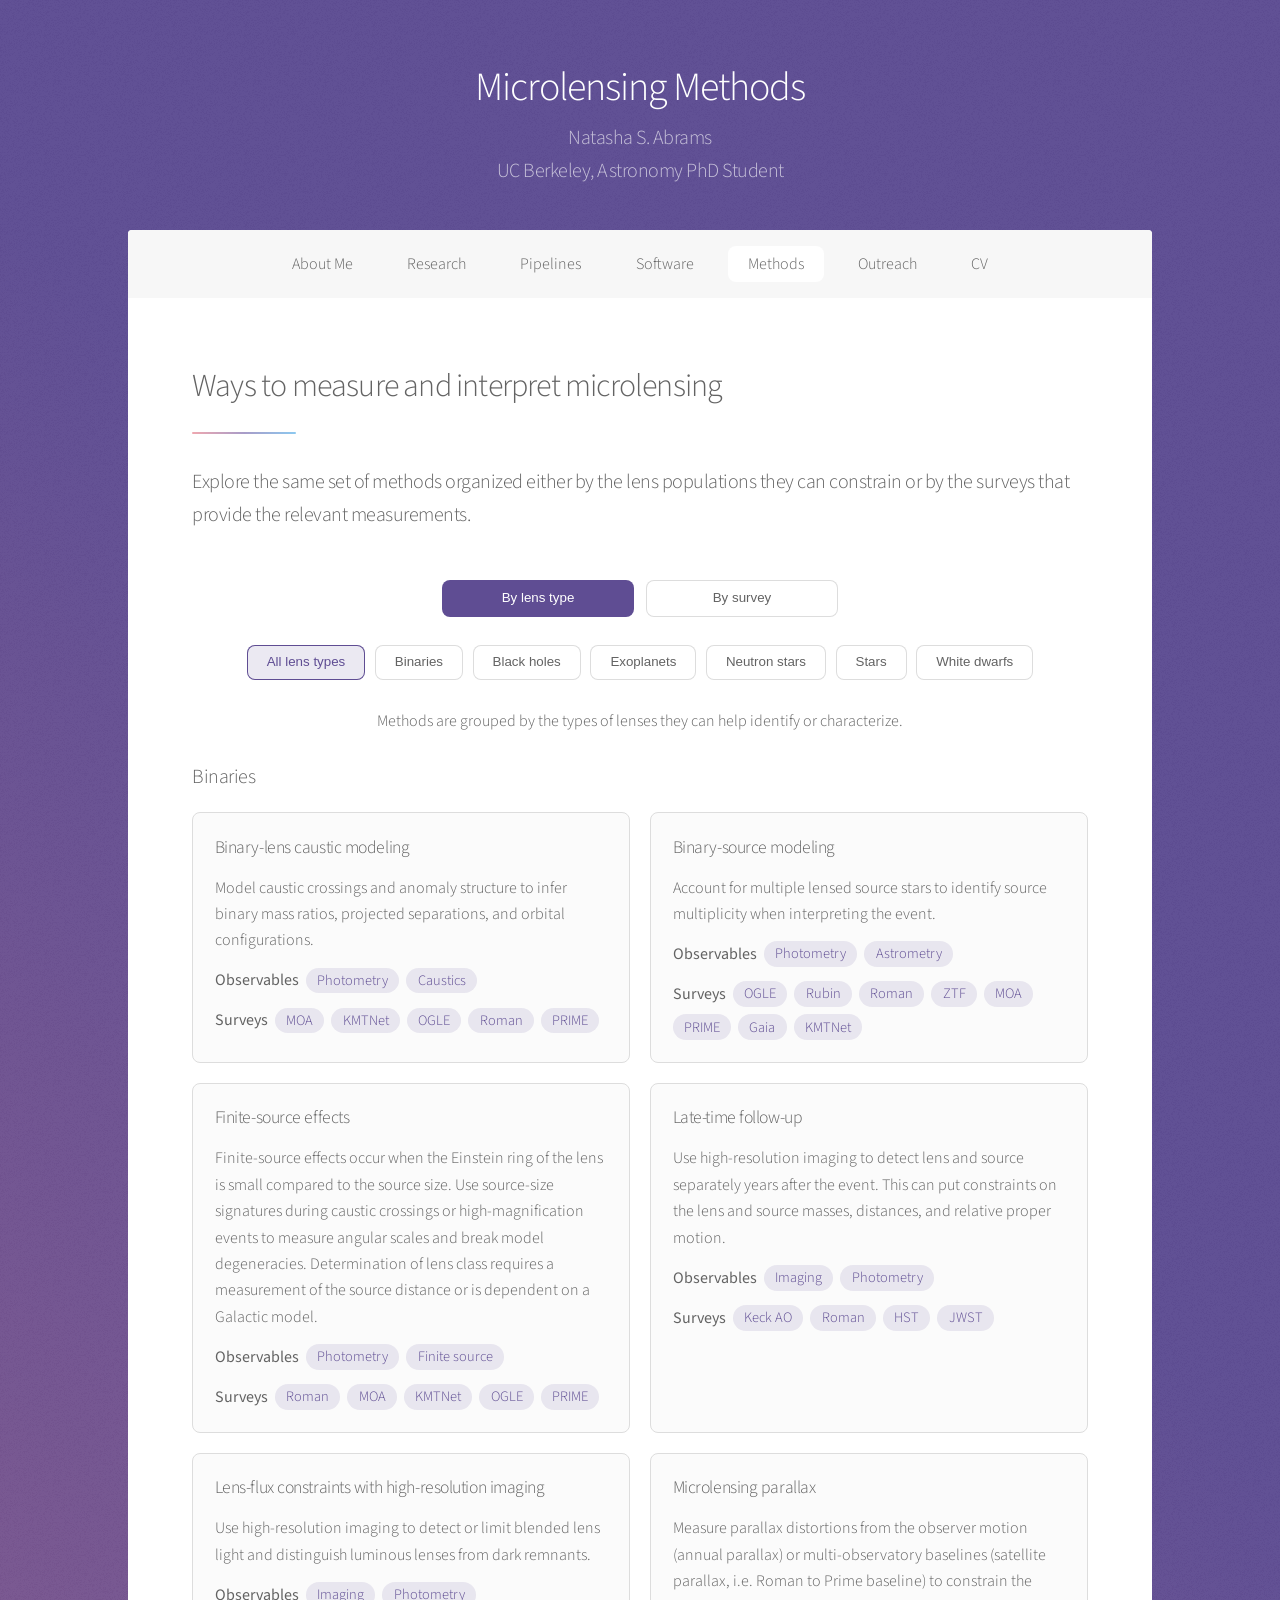
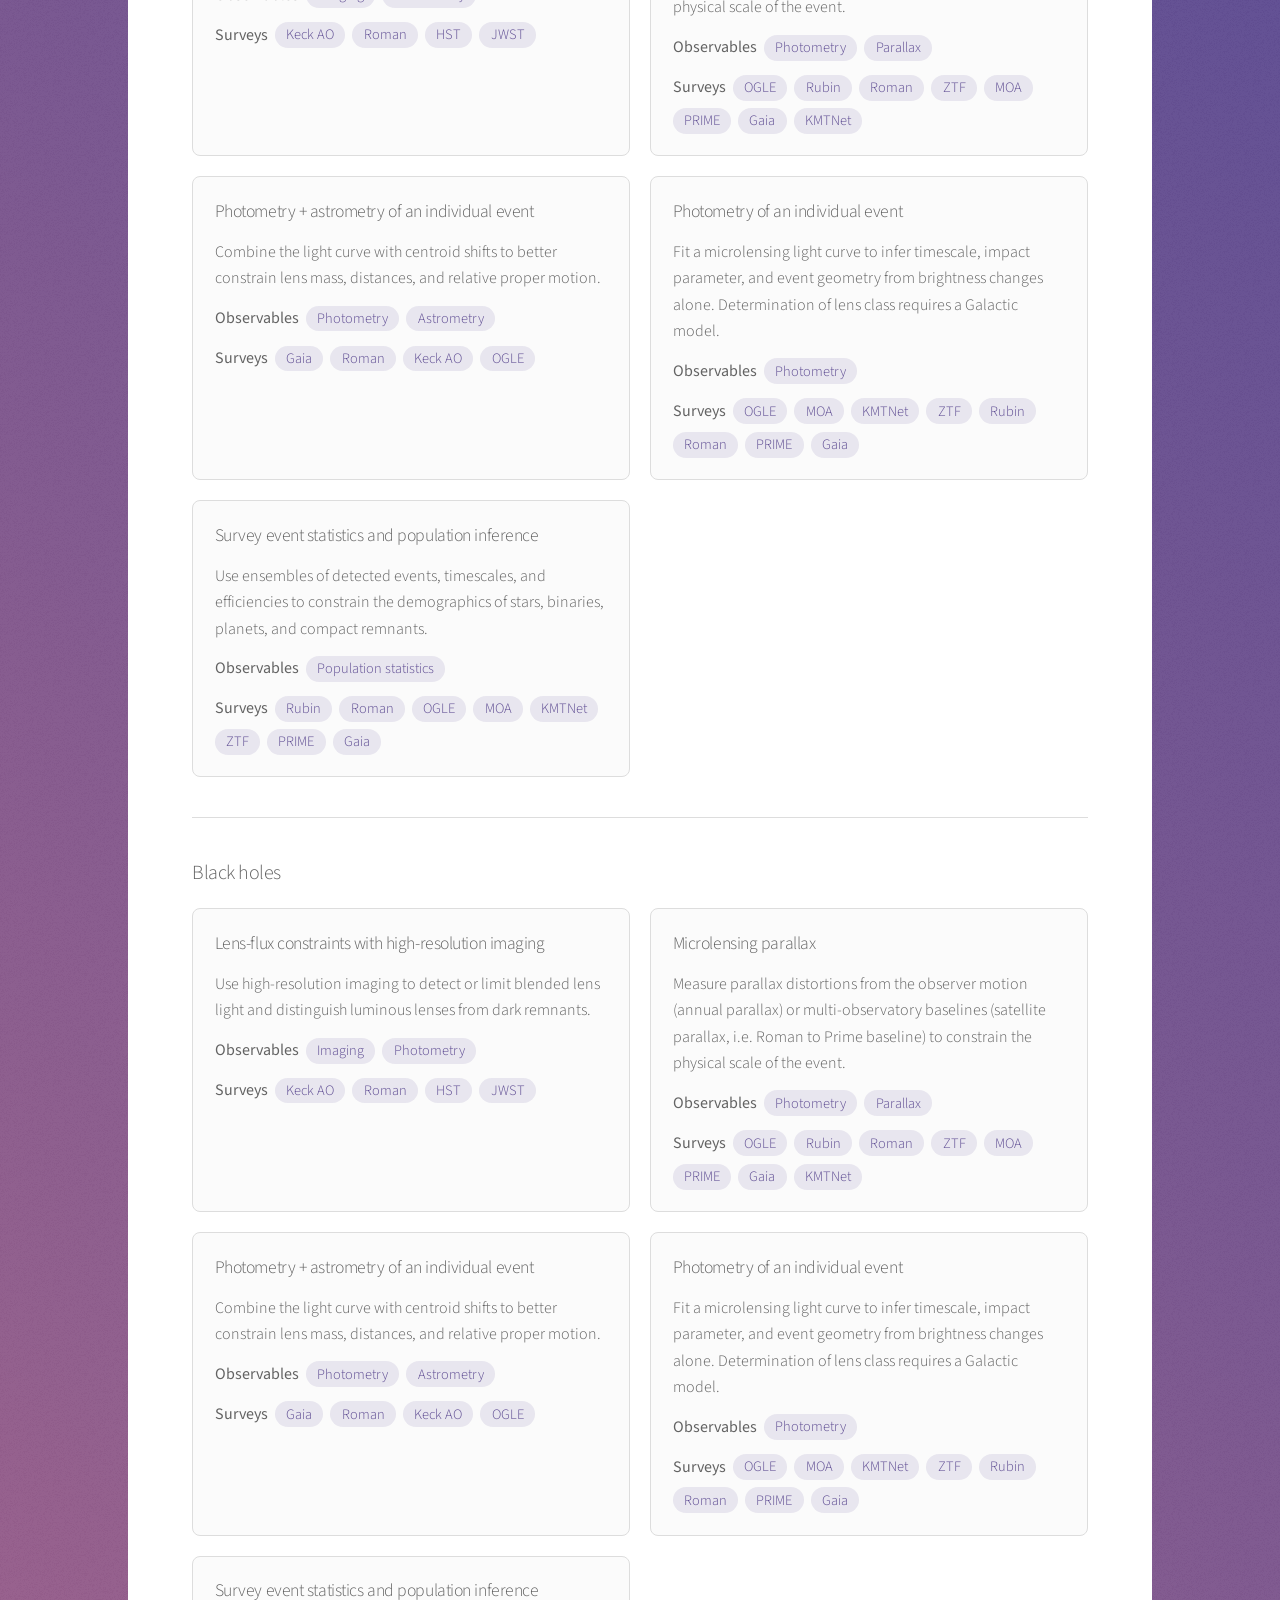
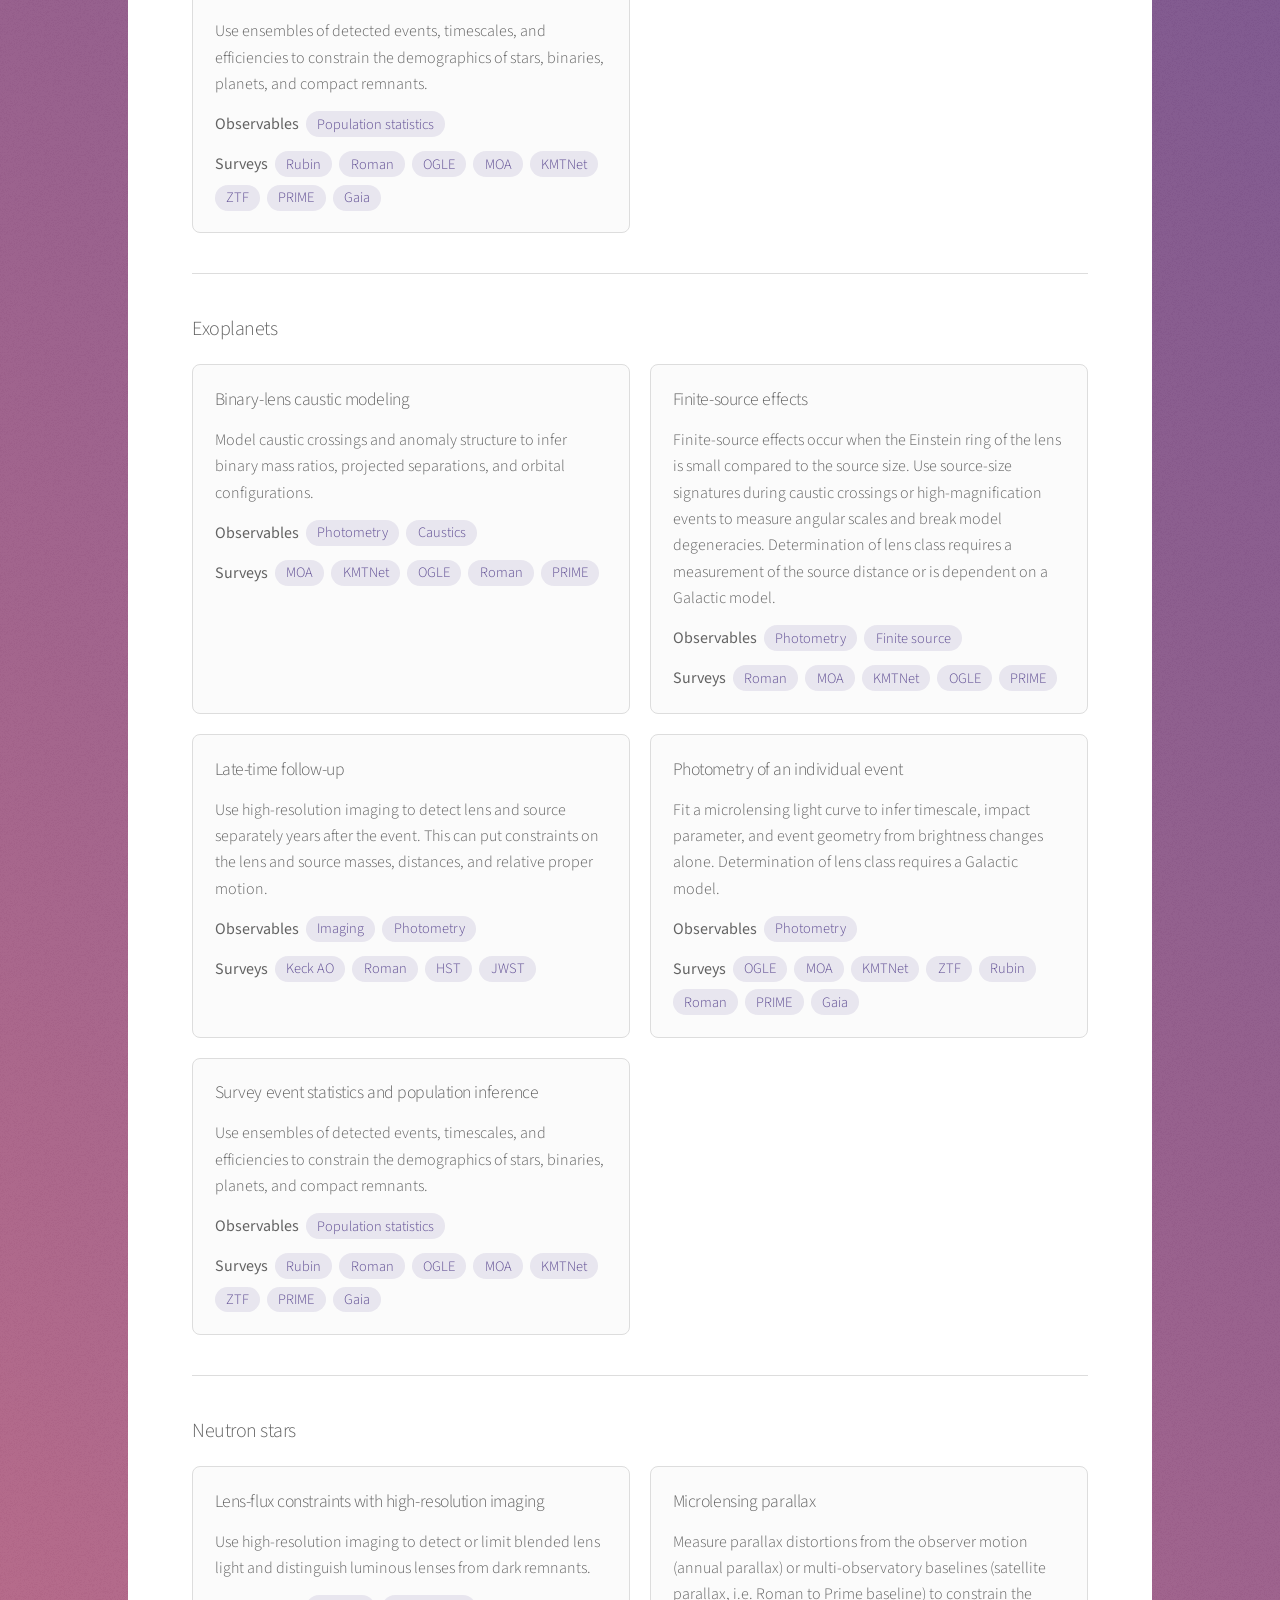
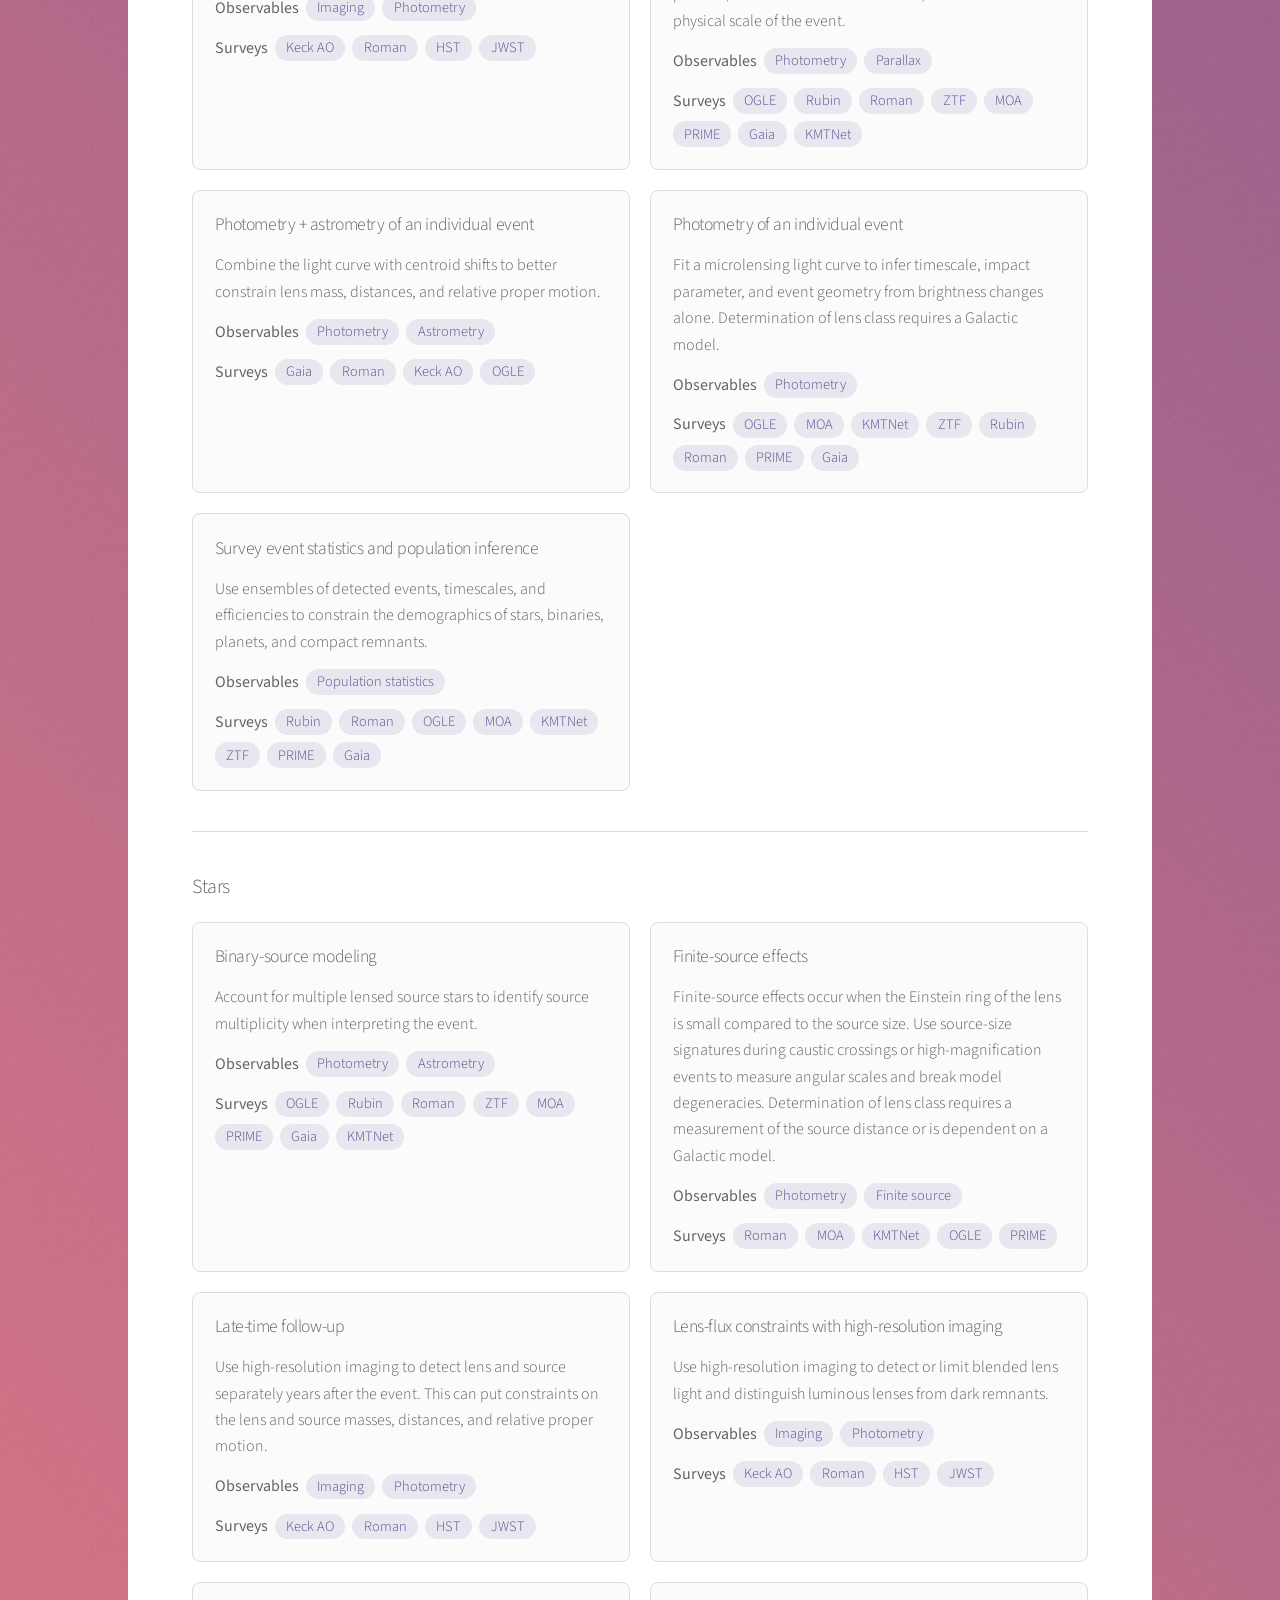
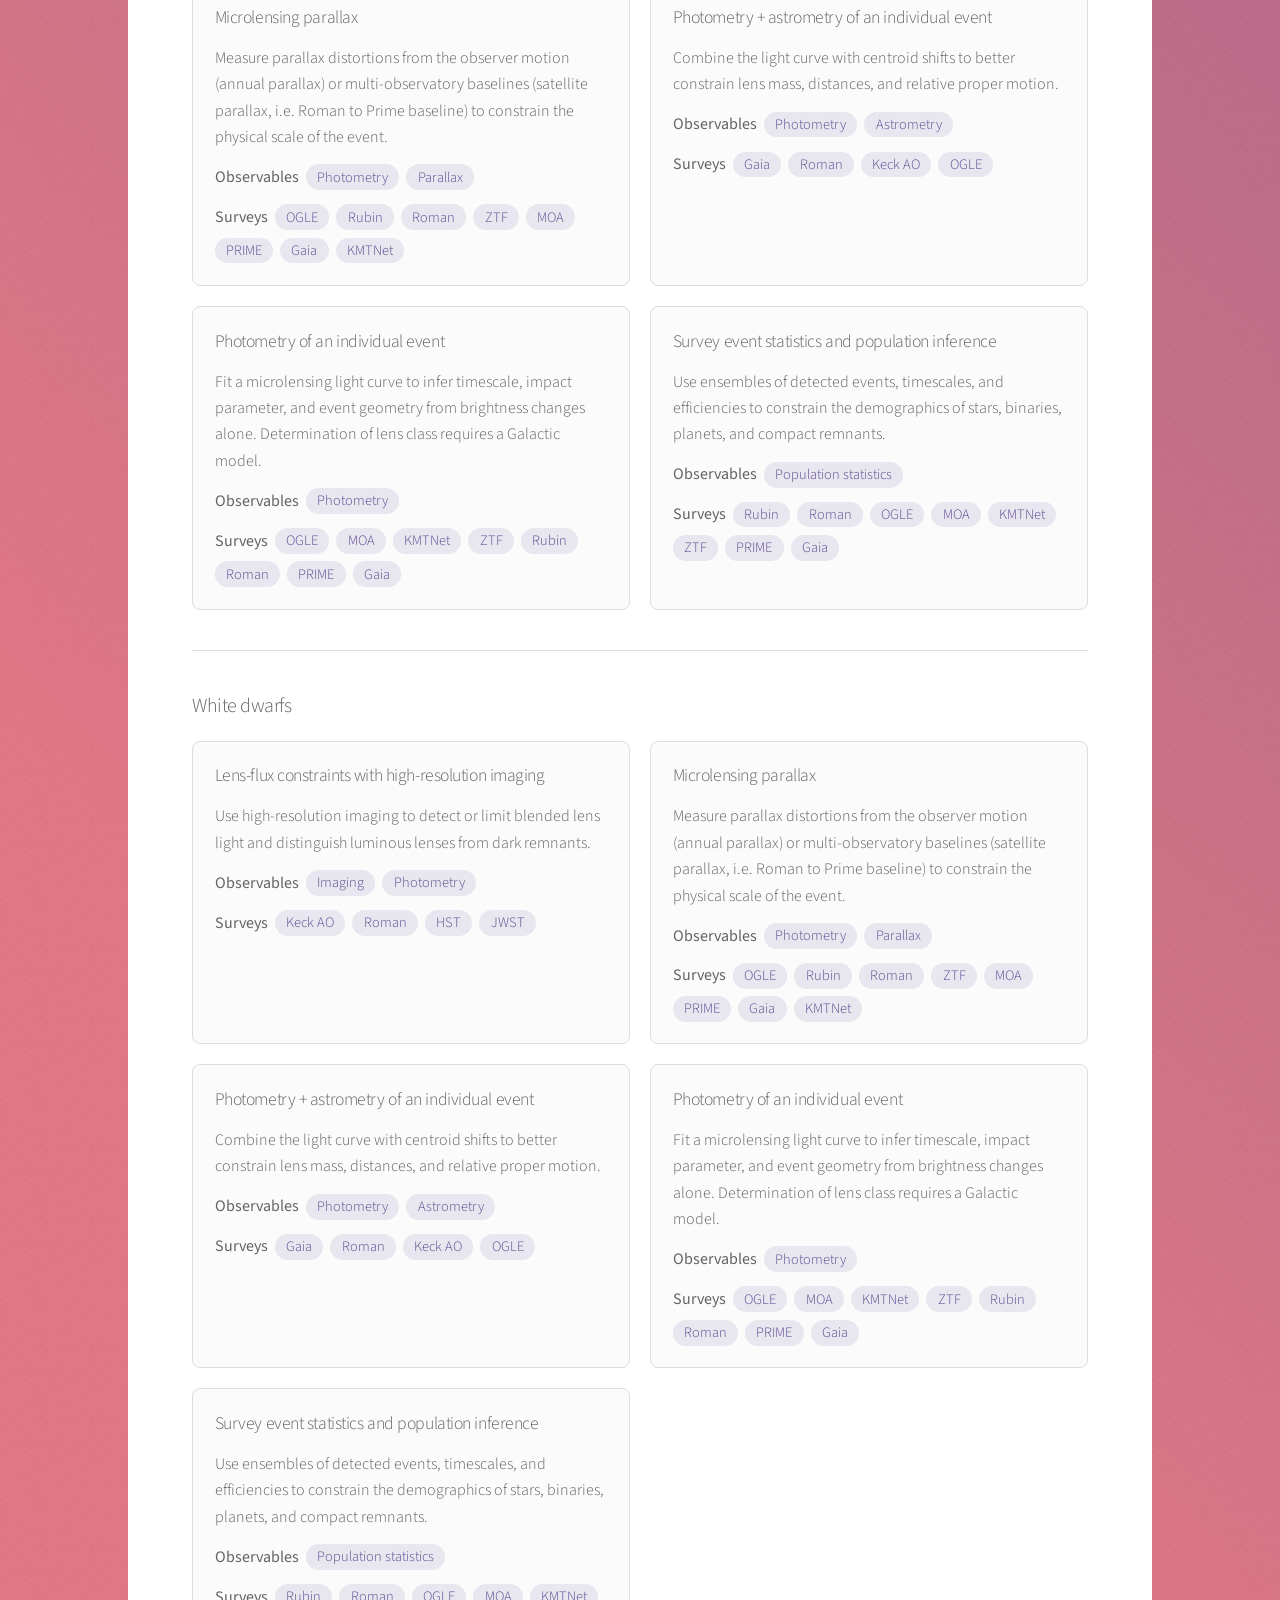
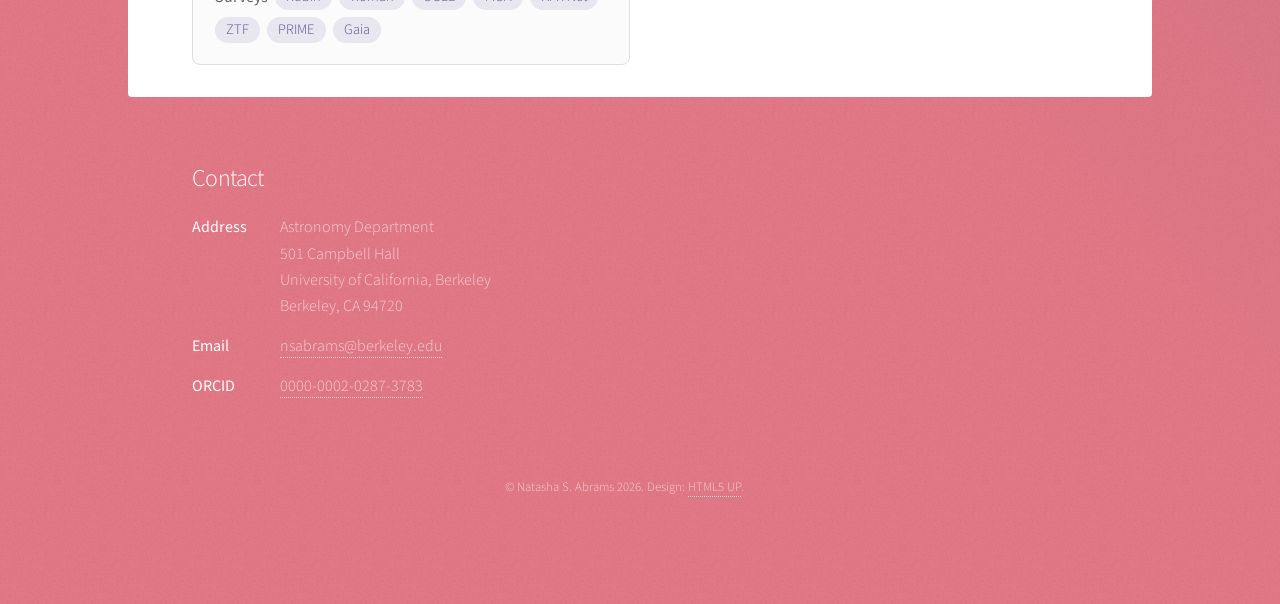
==== microlensing-methods.html @ 78359ab1 "add page to explore microlensing methods" ====
<!DOCTYPE HTML>
<!--
	Stellar by HTML5 UP
	html5up.net | @ajlkn
	Free for personal and commercial use under the CCA 3.0 license (html5up.net/license)
-->
<html>
	<head>
		<title>Natasha S. Abrams</title>
		<meta charset="utf-8" />
		<meta name="viewport" content="width=device-width, initial-scale=1, user-scalable=no" />
		<link rel="stylesheet" href="assets/css/main.css" />
		<link rel="icon" href="images/black_hole_crop.jpeg">
		<noscript><link rel="stylesheet" href="assets/css/noscript.css" /></noscript>
	</head>
	<body class="is-preload">

		<div id="wrapper">

			<header id="header">
				<h1>Microlensing Methods</h1>
				<p>Natasha S. Abrams <br>
				UC Berkeley, Astronomy PhD Student
			</p>
			</header>

			<nav id="nav">
				<ul>
					<li><a href="index.html">About Me</a></li>
					<li><a href="research.html">Research</a></li>
					<li><a href="pipelines.html">Pipelines</a></li>
					<li><a href="software.html">Software</a></li>
					<li><a href="microlensing-methods.html" class="active">Methods</a></li>
					<li><a href="outreach.html">Outreach</a></li>
					<li><a href="CV.pdf" target="_blank">CV</a></li>
				</ul>
			</nav>

			<div id="main">
				<section id="content" class="main">
					<header class="major">
						<h2>Ways to measure and interpret microlensing</h2>
						<p>Explore the same set of methods organized either by the lens populations they can constrain or by the surveys that provide the relevant measurements.</p>
					</header>

					<div class="methods-browser">
						<div class="methods-browser__controls" role="group" aria-label="Microlensing method views">
							<button type="button" class="methods-browser__toggle is-active" data-view-toggle="lensType" aria-pressed="true">By lens type</button>
							<button type="button" class="methods-browser__toggle" data-view-toggle="survey" aria-pressed="false">By survey</button>
						</div>

						<div id="methods-browser-filters" class="methods-browser__filters" role="group" aria-label="Microlensing method filters"></div>

						<p class="methods-browser__intro" id="methods-browser-description">
							Select a view to regroup the methods below.
						</p>

						<div id="methods-browser-results" class="methods-browser__results" aria-live="polite"></div>
					</div>
				</section>
			</div>

			<footer id="footer">
				<section>
					<h2>Contact</h2>
					<dl class="alt">
						<dt>Address</dt>
						<dd>Astronomy Department <br>
501 Campbell Hall
<br>
University of California, Berkeley
<br>
Berkeley, CA 94720
						</dd>
						<dt>Email</dt>
						<dd><a href="mailto:nsabrams@berkeley.edu">nsabrams@berkeley.edu</a></dd>
						<dt>ORCID</dt>
						<dd><a href="https://orcid.org/0000-0002-0287-3783" target="_blank"> 0000-0002-0287-3783 </a></dd>
					</dl>
				</section>
				<p class="copyright">&copy; Natasha S. Abrams 2026. Design: <a href="https://html5up.net">HTML5 UP</a>.</p>
			</footer>

		</div>

		<script src="assets/js/jquery.min.js"></script>
		<script src="assets/js/jquery.scrollex.min.js"></script>
		<script src="assets/js/jquery.scrolly.min.js"></script>
		<script src="assets/js/browser.min.js"></script>
		<script src="assets/js/breakpoints.min.js"></script>
		<script src="assets/js/util.js"></script>
		<script src="assets/js/main.js"></script>
		<script>
			(function () {
				var surveys = [
					{
						id: 'rubin',
						name: 'Rubin',
						summary: 'Provides wide-field time-domain photometric measurements suited to stars, binaries, exoplanets, white dwarfs, neutron stars, and black hole candidates. This enables measurement of these objects and Galactic structure throughout the Southern Galaxy.'
					},
					{
						id: 'roman',
						name: 'Roman',
						summary: 'Provides dense space-based photometry and astrometric measurements, especially powerful for exoplanets, binaries, and dark compact objects in the bulge. It is infrared, so it can measure microlensing towards the Galactic center.'
					},
					{
						id: 'gaia',
						name: 'Gaia',
						summary: 'Provides high-precision astrometric measurements with supporting photometry, enabling lens-mass constraints for luminous and dark lenses. Note all astrometry is 1D.'
					},
					{
						id: 'ogle',
						name: 'OGLE',
						summary: 'Provides long-baseline, high cadence survey photometry for discovering and characterizing microlensing events in the Galactic bulge, LMC, and SMC.'
					},
					{
						id: 'moa',
						name: 'MOA',
						summary: 'Provides long-baseline, high cadence survey photometry for discovering and characterizing microlensing events in the Galactic bulge, with particular emphasis on exoplanets.'
					},
					{
						id: 'kmtnet',
						name: 'KMTNet',
						summary: 'Provides long-baseline, high cadence survey photometry for discovering and characterizing microlensing events in the Galactic bulge, with particular emphasis on exoplanets.'
					},
					{
						id: 'prime',
						name: 'PRIME',
						summary: 'Provides infrared, high-cadence photometry for discovering and characterizing microlensing events in the Galactic bulge and center.'
					},
					{
						id: 'ztf',
						name: 'ZTF',
						summary: 'Provides wide-field time-domain photometric measurements suited to stars, binaries, exoplanets, white dwarfs, neutron stars, and black hole candidates. This enables measurement of these objects and Galactic structure throughout the Northern Galaxy.'
					},
					{
						id: 'keck',
						name: 'Keck AO',
						summary: 'Provides high-resolution astrometric follow-up and imaging that can break degeneracies in individual planetary events and candidate dark-remnant events.'
					},
					{
						id: 'hst',
						name: 'HST',
						summary: 'Provides high-resolution astrometric follow-up and imaging that can break degeneracies in individual planetary events and candidate dark-remnant events.'
					},
					{
						id: 'jwst',
						name: 'JWST',
						summary: 'Provides high-resolution astrometric follow-up and imaging that can break degeneracies in individual planetary events and candidate dark-remnant events.'
					}
				];

				var methods = [
					{
						name: 'Photometry of an individual event',
						description: 'Fit a microlensing light curve to infer timescale, impact parameter, and event geometry from brightness changes alone. Determination of lens class requires a Galactic model.',
						lensTypes: ['Stars', 'White dwarfs', 'Neutron stars', 'Black holes', 'Binaries', 'Exoplanets'],
						observables: ['Photometry'],
						surveys: ['ogle', 'moa', 'kmtnet', 'ztf', 'rubin', 'roman', 'prime', 'gaia']
					},
					{
						name: 'Photometry + astrometry of an individual event',
						description: 'Combine the light curve with centroid shifts to better constrain lens mass, distances, and relative proper motion.',
						lensTypes: ['Stars', 'White dwarfs', 'Neutron stars', 'Black holes', 'Binaries'],
						observables: ['Photometry', 'Astrometry'],
						surveys: ['gaia', 'roman', 'keck', 'ogle']
					},
					{
						name: 'Finite-source effects',
						description: 'Finite-source effects occur when the Einstein ring of the lens is small compared to the source size. Use source-size signatures during caustic crossings or high-magnification events to measure angular scales and break model degeneracies. Determination of lens class requires a measurement of the source distance or is dependent on a Galactic model.',
						lensTypes: ['Exoplanets', 'Binaries', 'Stars'],
						observables: ['Photometry', 'Finite source'],
						surveys: ['roman', 'moa', 'kmtnet', 'ogle', 'prime']
					},
					{
						name: 'Microlensing parallax',
						description: 'Measure parallax distortions from the observer motion (annual parallax) or multi-observatory baselines (satellite parallax, i.e. Roman to Prime baseline) to constrain the physical scale of the event.',
						lensTypes: ['Black holes', 'Neutron stars', 'White dwarfs', 'Stars', 'Binaries'],
						observables: ['Photometry', 'Parallax'],
						surveys: ['ogle', 'rubin', 'roman', 'ztf', 'moa', 'prime', 'gaia', 'kmtnet']
					},
					{
						name: 'Binary-lens caustic modeling',
						description: 'Model caustic crossings and anomaly structure to infer binary mass ratios, projected separations, and orbital configurations.',
						lensTypes: ['Binaries', 'Exoplanets'],
						observables: ['Photometry', 'Caustics'],
						surveys: ['moa', 'kmtnet', 'ogle', 'roman', 'prime']
					},
					{
						name: 'Binary-source modeling',
						description: 'Account for multiple lensed source stars to identify source multiplicity when interpreting the event.',
						lensTypes: ['Stars', 'Binaries'],
						observables: ['Photometry', 'Astrometry'],
						surveys: ['ogle', 'rubin', 'roman', 'ztf', 'moa', 'prime', 'gaia', 'kmtnet']
					},
					{
						name: 'Lens-flux constraints with high-resolution imaging',
						description: 'Use high-resolution imaging to detect or limit blended lens light and distinguish luminous lenses from dark remnants.',
						lensTypes: ['Stars', 'White dwarfs', 'Neutron stars', 'Black holes', 'Binaries'],
						observables: ['Imaging', 'Photometry'],
						surveys: ['keck', 'roman', 'hst', 'jwst']
					},
					{
						name: 'Late-time follow-up',
						description: 'Use high-resolution imaging to detect lens and source separately years after the event. This can put constraints on the lens and source masses, distances, and relative proper motion.',
						lensTypes: ['Exoplanets', 'Stars', 'Binaries'],
						observables: ['Imaging', 'Photometry'],
						surveys: ['keck', 'roman', 'hst', 'jwst']
					},
					{
						name: 'Survey event statistics and population inference',
						description: 'Use ensembles of detected events, timescales, and efficiencies to constrain the demographics of stars, binaries, planets, and compact remnants.',
						lensTypes: ['Stars', 'White dwarfs', 'Neutron stars', 'Black holes', 'Binaries', 'Exoplanets'],
						observables: ['Population statistics'],
						surveys: ['rubin', 'roman', 'ogle', 'moa', 'kmtnet', 'ztf', 'prime', 'gaia']
					}
				];

				var surveyById = {};
				surveys.forEach(function (survey) {
					surveyById[survey.id] = survey;
				});

				var currentView = 'lensType';
				var currentFilter = 'all';
				var results = document.getElementById('methods-browser-results');
				var filters = document.getElementById('methods-browser-filters');
				var description = document.getElementById('methods-browser-description');
				var toggles = Array.prototype.slice.call(document.querySelectorAll('[data-view-toggle]'));

				function compareText(a, b) {
					return a.localeCompare(b, undefined, { sensitivity: 'base' });
				}

				function getFilterOptions(view) {
					if (view === 'survey') {
						return surveys.map(function (survey) {
							return {
								key: survey.id,
								label: survey.name
							};
						});
					}

					var seen = {};
					methods.forEach(function (method) {
						method.lensTypes.forEach(function (lensType) {
							seen[lensType] = true;
						});
					});

					return Object.keys(seen).sort(compareText).map(function (lensType) {
						return {
							key: lensType,
							label: lensType
						};
					});
				}

				function groupMethods(view) {
					var groups = {};

					methods.forEach(function (method) {
						var keys = view === 'survey' ? method.surveys : method.lensTypes;
						keys.forEach(function (key) {
							if (currentFilter !== 'all' && key !== currentFilter) return;
							if (!groups[key]) groups[key] = [];
							groups[key].push(method);
						});
					});

					return Object.keys(groups).sort(compareText).map(function (key) {
						return {
							key: key,
							label: view === 'survey' ? surveyById[key].name : key,
							summary: view === 'survey' ? surveyById[key].summary : '',
							methods: groups[key].slice().sort(function (a, b) {
								return compareText(a.name, b.name);
							})
						};
					});
				}

				function renderFilters() {
					var options = getFilterOptions(currentView);
					filters.innerHTML = '';

					var allButton = document.createElement('button');
					allButton.type = 'button';
					allButton.className = 'methods-browser__filter' + (currentFilter === 'all' ? ' is-active' : '');
					allButton.textContent = currentView === 'lensType' ? 'All lens types' : 'All surveys';
					allButton.setAttribute('aria-pressed', currentFilter === 'all' ? 'true' : 'false');
					allButton.addEventListener('click', function () {
						currentFilter = 'all';
						renderFilters();
						render();
					});
					filters.appendChild(allButton);

					options.forEach(function (option) {
						var button = document.createElement('button');
						button.type = 'button';
						button.className = 'methods-browser__filter' + (currentFilter === option.key ? ' is-active' : '');
						button.textContent = option.label;
						button.setAttribute('aria-pressed', currentFilter === option.key ? 'true' : 'false');
						button.addEventListener('click', function () {
							currentFilter = option.key;
							renderFilters();
							render();
						});
						filters.appendChild(button);
					});
				}

				function renderTagList(items, label) {
					var wrapper = document.createElement('div');
					wrapper.className = 'methods-browser__meta';

					var title = document.createElement('span');
					title.className = 'methods-browser__meta-label';
					title.textContent = label;
					wrapper.appendChild(title);

					items.forEach(function (item) {
						var tag = document.createElement('span');
						tag.className = 'methods-browser__tag';
						tag.textContent = item;
						wrapper.appendChild(tag);
					});

					return wrapper;
				}

				function render() {
					var groups = groupMethods(currentView);
					results.innerHTML = '';

					description.textContent = currentView === 'lensType'
						? (currentFilter === 'all'
							? 'Methods are grouped by the types of lenses they can help identify or characterize.'
							: 'Showing only methods associated with the selected lens type.')
						: (currentFilter === 'all'
							? 'Methods are grouped by survey or facility, with a short note describing what each one contributes.'
							: 'Showing only methods associated with the selected survey or facility.');

					groups.forEach(function (group) {
						var section = document.createElement('section');
						section.className = 'methods-group';

						var heading = document.createElement('header');
						heading.className = 'methods-group__header';

						var title = document.createElement('h3');
						title.className = 'methods-group__title';
						title.textContent = group.label;
						heading.appendChild(title);

						if (group.summary) {
							var summary = document.createElement('p');
							summary.className = 'methods-group__summary';
							summary.textContent = group.summary;
							heading.appendChild(summary);
						}

						section.appendChild(heading);

						var grid = document.createElement('div');
						grid.className = 'methods-group__grid';

						group.methods.forEach(function (method) {
							var card = document.createElement('article');
							card.className = 'method-card';

							var name = document.createElement('h4');
							name.className = 'method-card__title';
							name.textContent = method.name;
							card.appendChild(name);

							var body = document.createElement('p');
							body.className = 'method-card__description';
							body.textContent = method.description;
							card.appendChild(body);

							card.appendChild(renderTagList(method.observables, 'Observables'));

							if (currentView === 'lensType') {
								card.appendChild(renderTagList(method.surveys.map(function (surveyId) {
									return surveyById[surveyId].name;
								}), 'Surveys'));
							} else {
								card.appendChild(renderTagList(method.lensTypes, 'Lens types'));
							}

							grid.appendChild(card);
						});

						section.appendChild(grid);
						results.appendChild(section);
					});
				}

				toggles.forEach(function (toggle) {
					toggle.addEventListener('click', function () {
						currentView = toggle.getAttribute('data-view-toggle');
						currentFilter = 'all';

						toggles.forEach(function (btn) {
							var isActive = btn === toggle;
							btn.classList.toggle('is-active', isActive);
							btn.setAttribute('aria-pressed', isActive ? 'true' : 'false');
						});

						renderFilters();
						render();
					});
				});

				renderFilters();
				render();
			})();
		</script>

	</body>
</html>
---- assets/css/main.css ----
@import url(fontawesome-all.min.css);
@import 'https://fonts.googleapis.com/css?family=Source+Sans+Pro:300,400';

/*
	Stellar by HTML5 UP
	html5up.net | @ajlkn
	Free for personal and commercial use under the CCA 3.0 license (html5up.net/license)
*/

html, body, div, span, applet, object,
iframe, h1, h2, h3, h4, h5, h6, p, blockquote,
pre, a, abbr, acronym, address, big, cite,
code, del, dfn, em, img, ins, kbd, q, s, samp,
small, strike, strong, sub, sup, tt, var, b,
u, i, center, dl, dt, dd, ol, ul, li, fieldset,
form, label, legend, table, caption, tbody,
tfoot, thead, tr, th, td, article, aside,
canvas, details, embed, figure, figcaption,
footer, header, hgroup, menu, nav, output, ruby,
section, summary, time, mark, audio, video {
	margin: 0;
	padding: 0;
	border: 0;
	font-size: 100%;
	font: inherit;
	vertical-align: baseline;}

article, aside, details, figcaption, figure,
footer, header, hgroup, menu, nav, section {
	display: block;}

body {
	line-height: 1;
}

ol, ul {
	list-style: none;
}

blockquote, q {
	quotes: none;
}

	blockquote:before, blockquote:after, q:before, q:after {
		content: '';
		content: none;
	}

table {
	border-collapse: collapse;
	border-spacing: 0;
}

body {
	-webkit-text-size-adjust: none;
}

mark {
	background-color: transparent;
	color: inherit;
}

input::-moz-focus-inner {
	border: 0;
	padding: 0;
}

input, select, textarea {
	-moz-appearance: none;
	-webkit-appearance: none;
	-ms-appearance: none;
	appearance: none;
}

/* Basic */

	@-ms-viewport {
		width: device-width;
	}

	body {
		-ms-overflow-style: scrollbar;
	}

	@media screen and (max-width: 480px) {

		html, body {
			min-width: 320px;
		}

	}

	html {
		box-sizing: border-box;
	}

	*, *:before, *:after {
		box-sizing: inherit;
	}

	img {
		max-width: 100%;
		height: auto;
	}

	body {
		background-color: #935d8c;
		background-image: url("images/overlay.png"), -moz-linear-gradient(45deg, #e37682 15%, #5f4d93 85%);
		background-image: url("images/overlay.png"), -webkit-linear-gradient(45deg, #e37682 15%, #5f4d93 85%);
		background-image: url("images/overlay.png"), -ms-linear-gradient(45deg, #e37682 15%, #5f4d93 85%);
		background-image: url("images/overlay.png"), linear-gradient(45deg, #e37682 15%, #5f4d93 85%);
	}

		body.is-preload *, body.is-preload *:before, body.is-preload *:after {
			-moz-animation: none !important;
			-webkit-animation: none !important;
			-ms-animation: none !important;
			animation: none !important;
			-moz-transition: none !important;
			-webkit-transition: none !important;
			-ms-transition: none !important;
			transition: none !important;
		}

/* Type */

	body {
		background-color: #935d8c;
		color: rgba(255, 255, 255, 0.65);
	}

	body, input, select, textarea {
		font-family: "Source Sans Pro", Helvetica, sans-serif;
		font-size: 17pt;
		font-weight: 300;
		line-height: 1.65;
	}

		@media screen and (max-width: 1680px) {

			body, input, select, textarea {
				font-size: 14pt;
			}

		}

		@media screen and (max-width: 1280px) {

			body, input, select, textarea {
				font-size: 12pt;
			}

		}

		@media screen and (max-width: 360px) {

			body, input, select, textarea {
				font-size: 11pt;
			}

		}

	a {
		-moz-transition: color 0.2s ease, border-bottom 0.2s ease;
		-webkit-transition: color 0.2s ease, border-bottom 0.2s ease;
		-ms-transition: color 0.2s ease, border-bottom 0.2s ease;
		transition: color 0.2s ease, border-bottom 0.2s ease;
		text-decoration: none;
		border-bottom: dotted 1px;
		color: inherit;
	}

		a:hover {
			border-bottom-color: transparent;
		}

	strong, b {
		font-weight: 400;
	}

	em, i {
		font-style: italic;
	}

	p {
		margin: 0 0 2em 0;
	}

		p.content {
			-moz-columns: 20em 2;
			-webkit-columns: 20em 2;
			-ms-columns: 20em 2;
			columns: 20em 2;
			-moz-column-gap: 2em;
			-webkit-column-gap: 2em;
			-ms-column-gap: 2em;
			column-gap: 2em;
			text-align: justify;
		}

	h1, h2, h3, h4, h5, h6 {
		font-weight: 300;
		line-height: 1.5;
		margin: 0 0 0.7em 0;
		letter-spacing: -0.025em;
	}

		h1 a, h2 a, h3 a, h4 a, h5 a, h6 a {
			color: inherit;
			text-decoration: none;
		}

	h1 {
		font-size: 2.5em;
		line-height: 1.2;
	}

	h2 {
		font-size: 1.5em;
	}

	h3 {
		font-size: 1.25em;
	}

	h4 {
		font-size: 1.1em;
	}

	h5 {
		font-size: 0.9em;
	}

	h6 {
		font-size: 0.7em;
	}

	@media screen and (max-width: 736px) {

		h1 {
			font-size: 2em;
		}

	}

	sub {
		font-size: 0.8em;
		position: relative;
		top: 0.5em;
	}

	sup {
		font-size: 0.8em;
		position: relative;
		top: -0.5em;
	}

	blockquote {
		border-left: solid 4px;
		font-style: italic;
		margin: 0 0 2em 0;
		padding: 0.5em 0 0.5em 2em;
	}

	code {
		border-radius: 8px;
		border: solid 1px;
		font-family: "Courier New", monospace;
		font-size: 0.9em;
		margin: 0 0.25em;
		padding: 0.25em 0.65em;
	}

	pre {
		-webkit-overflow-scrolling: touch;
		font-family: "Courier New", monospace;
		font-size: 0.9em;
		margin: 0 0 2em 0;
	}

		pre code {
			display: block;
			line-height: 1.75;
			padding: 1em 1.5em;
			overflow-x: auto;
		}

	hr {
		border: 0;
		border-bottom: solid 1px;
		margin: 2em 0;
	}

		hr.major {
			margin: 3em 0;
		}

	.align-left {
		text-align: left;
	}

	.align-center {
		text-align: center;
	}

	.align-right {
		text-align: right;
	}

	input, select, textarea {
		color: #ffffff;
	}

	a:hover {
		color: #ffffff;
	}

	strong, b {
		color: #ffffff;
	}

	h1, h2, h3, h4, h5, h6 {
		color: #ffffff;
	}

	blockquote {
		border-left-color: rgba(255, 255, 255, 0.35);
	}

	code {
		background: rgba(255, 255, 255, 0.075);
		border-color: rgba(255, 255, 255, 0.35);
	}

	hr {
		border-bottom-color: rgba(255, 255, 255, 0.35);
	}

/* Row */

	.row {
		display: flex;
		flex-wrap: wrap;
		box-sizing: border-box;
		align-items: stretch;
	}

		.row > * {
			box-sizing: border-box;
		}

		.row.gtr-uniform > * > :last-child {
			margin-bottom: 0;
		}

		.row.aln-left {
			justify-content: flex-start;
		}

		.row.aln-center {
			justify-content: center;
		}

		.row.aln-right {
			justify-content: flex-end;
		}

		.row.aln-top {
			align-items: flex-start;
		}

		.row.aln-middle {
			align-items: center;
		}

		.row.aln-bottom {
			align-items: flex-end;
		}

		.row > .imp {
			order: -1;
		}

		.row > .col-1 {
			width: 8.33333%;
		}

		.row > .off-1 {
			margin-left: 8.33333%;
		}

		.row > .col-2 {
			width: 16.66667%;
		}

		.row > .off-2 {
			margin-left: 16.66667%;
		}

		.row > .col-3 {
			width: 25%;
		}

		.row > .off-3 {
			margin-left: 25%;
		}

		.row > .col-4 {
			width: 33.33333%;
		}

		.row > .off-4 {
			margin-left: 33.33333%;
		}

		.row > .col-5 {
			width: 41.66667%;
		}

		.row > .off-5 {
			margin-left: 41.66667%;
		}

		.row > .col-6 {
			width: 50%;
		}

		.row > .off-6 {
			margin-left: 50%;
		}

		.row > .col-7 {
			width: 58.33333%;
		}

		.row > .off-7 {
			margin-left: 58.33333%;
		}

		.row > .col-8 {
			width: 66.66667%;
		}

		.row > .off-8 {
			margin-left: 66.66667%;
		}

		.row > .col-9 {
			width: 75%;
		}

		.row > .off-9 {
			margin-left: 75%;
		}

		.row > .col-10 {
			width: 83.33333%;
		}

		.row > .off-10 {
			margin-left: 83.33333%;
		}

		.row > .col-11 {
			width: 91.66667%;
		}

		.row > .off-11 {
			margin-left: 91.66667%;
		}

		.row > .col-12 {
			width: 100%;
		}

		.row > .off-12 {
			margin-left: 100%;
		}

		.row.gtr-0 {
			margin-top: 0;
			margin-left: 0em;
		}

			.row.gtr-0 > * {
				padding: 0 0 0 0em;
			}

			.row.gtr-0.gtr-uniform {
				margin-top: 0em;
			}

				.row.gtr-0.gtr-uniform > * {
					padding-top: 0em;
				}

		.row.gtr-25 {
			margin-top: 0;
			margin-left: -0.375em;
		}

			.row.gtr-25 > * {
				padding: 0 0 0 0.375em;
			}

			.row.gtr-25.gtr-uniform {
				margin-top: -0.375em;
			}

				.row.gtr-25.gtr-uniform > * {
					padding-top: 0.375em;
				}

		.row.gtr-50 {
			margin-top: 0;
			margin-left: -0.75em;
		}

			.row.gtr-50 > * {
				padding: 0 0 0 0.75em;
			}

			.row.gtr-50.gtr-uniform {
				margin-top: -0.75em;
			}

				.row.gtr-50.gtr-uniform > * {
					padding-top: 0.75em;
				}

		.row {
			margin-top: 0;
			margin-left: -1.5em;
		}

			.row > * {
				padding: 0 0 0 1.5em;
			}

			.row.gtr-uniform {
				margin-top: -1.5em;
			}

				.row.gtr-uniform > * {
					padding-top: 1.5em;
				}

		.row.gtr-150 {
			margin-top: 0;
			margin-left: -2.25em;
		}

			.row.gtr-150 > * {
				padding: 0 0 0 2.25em;
			}

			.row.gtr-150.gtr-uniform {
				margin-top: -2.25em;
			}

				.row.gtr-150.gtr-uniform > * {
					padding-top: 2.25em;
				}

		.row.gtr-200 {
			margin-top: 0;
			margin-left: -3em;
		}

			.row.gtr-200 > * {
				padding: 0 0 0 3em;
			}

			.row.gtr-200.gtr-uniform {
				margin-top: -3em;
			}

				.row.gtr-200.gtr-uniform > * {
					padding-top: 3em;
				}

		@media screen and (max-width: 1680px) {

			.row {
				display: flex;
				flex-wrap: wrap;
				box-sizing: border-box;
				align-items: stretch;
			}

				.row > * {
					box-sizing: border-box;
				}

				.row.gtr-uniform > * > :last-child {
					margin-bottom: 0;
				}

				.row.aln-left {
					justify-content: flex-start;
				}

				.row.aln-center {
					justify-content: center;
				}

				.row.aln-right {
					justify-content: flex-end;
				}

				.row.aln-top {
					align-items: flex-start;
				}

				.row.aln-middle {
					align-items: center;
				}

				.row.aln-bottom {
					align-items: flex-end;
				}

				.row > .imp-xlarge {
					order: -1;
				}

				.row > .col-1-xlarge {
					width: 8.33333%;
				}

				.row > .off-1-xlarge {
					margin-left: 8.33333%;
				}

				.row > .col-2-xlarge {
					width: 16.66667%;
				}

				.row > .off-2-xlarge {
					margin-left: 16.66667%;
				}

				.row > .col-3-xlarge {
					width: 25%;
				}

				.row > .off-3-xlarge {
					margin-left: 25%;
				}

				.row > .col-4-xlarge {
					width: 33.33333%;
				}

				.row > .off-4-xlarge {
					margin-left: 33.33333%;
				}

				.row > .col-5-xlarge {
					width: 41.66667%;
				}

				.row > .off-5-xlarge {
					margin-left: 41.66667%;
				}

				.row > .col-6-xlarge {
					width: 50%;
				}

				.row > .off-6-xlarge {
					margin-left: 50%;
				}

				.row > .col-7-xlarge {
					width: 58.33333%;
				}

				.row > .off-7-xlarge {
					margin-left: 58.33333%;
				}

				.row > .col-8-xlarge {
					width: 66.66667%;
				}

				.row > .off-8-xlarge {
					margin-left: 66.66667%;
				}

				.row > .col-9-xlarge {
					width: 75%;
				}

				.row > .off-9-xlarge {
					margin-left: 75%;
				}

				.row > .col-10-xlarge {
					width: 83.33333%;
				}

				.row > .off-10-xlarge {
					margin-left: 83.33333%;
				}

				.row > .col-11-xlarge {
					width: 91.66667%;
				}

				.row > .off-11-xlarge {
					margin-left: 91.66667%;
				}

				.row > .col-12-xlarge {
					width: 100%;
				}

				.row > .off-12-xlarge {
					margin-left: 100%;
				}

				.row.gtr-0 {
					margin-top: 0;
					margin-left: 0em;
				}

					.row.gtr-0 > * {
						padding: 0 0 0 0em;
					}

					.row.gtr-0.gtr-uniform {
						margin-top: 0em;
					}

						.row.gtr-0.gtr-uniform > * {
							padding-top: 0em;
						}

				.row.gtr-25 {
					margin-top: 0;
					margin-left: -0.375em;
				}

					.row.gtr-25 > * {
						padding: 0 0 0 0.375em;
					}

					.row.gtr-25.gtr-uniform {
						margin-top: -0.375em;
					}

						.row.gtr-25.gtr-uniform > * {
							padding-top: 0.375em;
						}

				.row.gtr-50 {
					margin-top: 0;
					margin-left: -0.75em;
				}

					.row.gtr-50 > * {
						padding: 0 0 0 0.75em;
					}

					.row.gtr-50.gtr-uniform {
						margin-top: -0.75em;
					}

						.row.gtr-50.gtr-uniform > * {
							padding-top: 0.75em;
						}

				.row {
					margin-top: 0;
					margin-left: -1.5em;
				}

					.row > * {
						padding: 0 0 0 1.5em;
					}

					.row.gtr-uniform {
						margin-top: -1.5em;
					}

						.row.gtr-uniform > * {
							padding-top: 1.5em;
						}

				.row.gtr-150 {
					margin-top: 0;
					margin-left: -2.25em;
				}

					.row.gtr-150 > * {
						padding: 0 0 0 2.25em;
					}

					.row.gtr-150.gtr-uniform {
						margin-top: -2.25em;
					}

						.row.gtr-150.gtr-uniform > * {
							padding-top: 2.25em;
						}

				.row.gtr-200 {
					margin-top: 0;
					margin-left: -3em;
				}

					.row.gtr-200 > * {
						padding: 0 0 0 3em;
					}

					.row.gtr-200.gtr-uniform {
						margin-top: -3em;
					}

						.row.gtr-200.gtr-uniform > * {
							padding-top: 3em;
						}

		}

		@media screen and (max-width: 1280px) {

			.row {
				display: flex;
				flex-wrap: wrap;
				box-sizing: border-box;
				align-items: stretch;
			}

				.row > * {
					box-sizing: border-box;
				}

				.row.gtr-uniform > * > :last-child {
					margin-bottom: 0;
				}

				.row.aln-left {
					justify-content: flex-start;
				}

				.row.aln-center {
					justify-content: center;
				}

				.row.aln-right {
					justify-content: flex-end;
				}

				.row.aln-top {
					align-items: flex-start;
				}

				.row.aln-middle {
					align-items: center;
				}

				.row.aln-bottom {
					align-items: flex-end;
				}

				.row > .imp-large {
					order: -1;
				}

				.row > .col-1-large {
					width: 8.33333%;
				}

				.row > .off-1-large {
					margin-left: 8.33333%;
				}

				.row > .col-2-large {
					width: 16.66667%;
				}

				.row > .off-2-large {
					margin-left: 16.66667%;
				}

				.row > .col-3-large {
					width: 25%;
				}

				.row > .off-3-large {
					margin-left: 25%;
				}

				.row > .col-4-large {
					width: 33.33333%;
				}

				.row > .off-4-large {
					margin-left: 33.33333%;
				}

				.row > .col-5-large {
					width: 41.66667%;
				}

				.row > .off-5-large {
					margin-left: 41.66667%;
				}

				.row > .col-6-large {
					width: 50%;
				}

				.row > .off-6-large {
					margin-left: 50%;
				}

				.row > .col-7-large {
					width: 58.33333%;
				}

				.row > .off-7-large {
					margin-left: 58.33333%;
				}

				.row > .col-8-large {
					width: 66.66667%;
				}

				.row > .off-8-large {
					margin-left: 66.66667%;
				}

				.row > .col-9-large {
					width: 75%;
				}

				.row > .off-9-large {
					margin-left: 75%;
				}

				.row > .col-10-large {
					width: 83.33333%;
				}

				.row > .off-10-large {
					margin-left: 83.33333%;
				}

				.row > .col-11-large {
					width: 91.66667%;
				}

				.row > .off-11-large {
					margin-left: 91.66667%;
				}

				.row > .col-12-large {
					width: 100%;
				}

				.row > .off-12-large {
					margin-left: 100%;
				}

				.row.gtr-0 {
					margin-top: 0;
					margin-left: 0em;
				}

					.row.gtr-0 > * {
						padding: 0 0 0 0em;
					}

					.row.gtr-0.gtr-uniform {
						margin-top: 0em;
					}

						.row.gtr-0.gtr-uniform > * {
							padding-top: 0em;
						}

				.row.gtr-25 {
					margin-top: 0;
					margin-left: -0.375em;
				}

					.row.gtr-25 > * {
						padding: 0 0 0 0.375em;
					}

					.row.gtr-25.gtr-uniform {
						margin-top: -0.375em;
					}

						.row.gtr-25.gtr-uniform > * {
							padding-top: 0.375em;
						}

				.row.gtr-50 {
					margin-top: 0;
					margin-left: -0.75em;
				}

					.row.gtr-50 > * {
						padding: 0 0 0 0.75em;
					}

					.row.gtr-50.gtr-uniform {
						margin-top: -0.75em;
					}

						.row.gtr-50.gtr-uniform > * {
							padding-top: 0.75em;
						}

				.row {
					margin-top: 0;
					margin-left: -1.5em;
				}

					.row > * {
						padding: 0 0 0 1.5em;
					}

					.row.gtr-uniform {
						margin-top: -1.5em;
					}

						.row.gtr-uniform > * {
							padding-top: 1.5em;
						}

				.row.gtr-150 {
					margin-top: 0;
					margin-left: -2.25em;
				}

					.row.gtr-150 > * {
						padding: 0 0 0 2.25em;
					}

					.row.gtr-150.gtr-uniform {
						margin-top: -2.25em;
					}

						.row.gtr-150.gtr-uniform > * {
							padding-top: 2.25em;
						}

				.row.gtr-200 {
					margin-top: 0;
					margin-left: -3em;
				}

					.row.gtr-200 > * {
						padding: 0 0 0 3em;
					}

					.row.gtr-200.gtr-uniform {
						margin-top: -3em;
					}

						.row.gtr-200.gtr-uniform > * {
							padding-top: 3em;
						}

		}

		@media screen and (max-width: 980px) {

			.row {
				display: flex;
				flex-wrap: wrap;
				box-sizing: border-box;
				align-items: stretch;
			}

				.row > * {
					box-sizing: border-box;
				}

				.row.gtr-uniform > * > :last-child {
					margin-bottom: 0;
				}

				.row.aln-left {
					justify-content: flex-start;
				}

				.row.aln-center {
					justify-content: center;
				}

				.row.aln-right {
					justify-content: flex-end;
				}

				.row.aln-top {
					align-items: flex-start;
				}

				.row.aln-middle {
					align-items: center;
				}

				.row.aln-bottom {
					align-items: flex-end;
				}

				.row > .imp-medium {
					order: -1;
				}

				.row > .col-1-medium {
					width: 8.33333%;
				}

				.row > .off-1-medium {
					margin-left: 8.33333%;
				}

				.row > .col-2-medium {
					width: 16.66667%;
				}

				.row > .off-2-medium {
					margin-left: 16.66667%;
				}

				.row > .col-3-medium {
					width: 25%;
				}

				.row > .off-3-medium {
					margin-left: 25%;
				}

				.row > .col-4-medium {
					width: 33.33333%;
				}

				.row > .off-4-medium {
					margin-left: 33.33333%;
				}

				.row > .col-5-medium {
					width: 41.66667%;
				}

				.row > .off-5-medium {
					margin-left: 41.66667%;
				}

				.row > .col-6-medium {
					width: 50%;
				}

				.row > .off-6-medium {
					margin-left: 50%;
				}

				.row > .col-7-medium {
					width: 58.33333%;
				}

				.row > .off-7-medium {
					margin-left: 58.33333%;
				}

				.row > .col-8-medium {
					width: 66.66667%;
				}

				.row > .off-8-medium {
					margin-left: 66.66667%;
				}

				.row > .col-9-medium {
					width: 75%;
				}

				.row > .off-9-medium {
					margin-left: 75%;
				}

				.row > .col-10-medium {
					width: 83.33333%;
				}

				.row > .off-10-medium {
					margin-left: 83.33333%;
				}

				.row > .col-11-medium {
					width: 91.66667%;
				}

				.row > .off-11-medium {
					margin-left: 91.66667%;
				}

				.row > .col-12-medium {
					width: 100%;
				}

				.row > .off-12-medium {
					margin-left: 100%;
				}

				.row.gtr-0 {
					margin-top: 0;
					margin-left: 0em;
				}

					.row.gtr-0 > * {
						padding: 0 0 0 0em;
					}

					.row.gtr-0.gtr-uniform {
						margin-top: 0em;
					}

						.row.gtr-0.gtr-uniform > * {
							padding-top: 0em;
						}

				.row.gtr-25 {
					margin-top: 0;
					margin-left: -0.375em;
				}

					.row.gtr-25 > * {
						padding: 0 0 0 0.375em;
					}

					.row.gtr-25.gtr-uniform {
						margin-top: -0.375em;
					}

						.row.gtr-25.gtr-uniform > * {
							padding-top: 0.375em;
						}

				.row.gtr-50 {
					margin-top: 0;
					margin-left: -0.75em;
				}

					.row.gtr-50 > * {
						padding: 0 0 0 0.75em;
					}

					.row.gtr-50.gtr-uniform {
						margin-top: -0.75em;
					}

						.row.gtr-50.gtr-uniform > * {
							padding-top: 0.75em;
						}

				.row {
					margin-top: 0;
					margin-left: -1.5em;
				}

					.row > * {
						padding: 0 0 0 1.5em;
					}

					.row.gtr-uniform {
						margin-top: -1.5em;
					}

						.row.gtr-uniform > * {
							padding-top: 1.5em;
						}

				.row.gtr-150 {
					margin-top: 0;
					margin-left: -2.25em;
				}

					.row.gtr-150 > * {
						padding: 0 0 0 2.25em;
					}

					.row.gtr-150.gtr-uniform {
						margin-top: -2.25em;
					}

						.row.gtr-150.gtr-uniform > * {
							padding-top: 2.25em;
						}

				.row.gtr-200 {
					margin-top: 0;
					margin-left: -3em;
				}

					.row.gtr-200 > * {
						padding: 0 0 0 3em;
					}

					.row.gtr-200.gtr-uniform {
						margin-top: -3em;
					}

						.row.gtr-200.gtr-uniform > * {
							padding-top: 3em;
						}

		}

		@media screen and (max-width: 736px) {

			.row {
				display: flex;
				flex-wrap: wrap;
				box-sizing: border-box;
				align-items: stretch;
			}

				.row > * {
					box-sizing: border-box;
				}

				.row.gtr-uniform > * > :last-child {
					margin-bottom: 0;
				}

				.row.aln-left {
					justify-content: flex-start;
				}

				.row.aln-center {
					justify-content: center;
				}

				.row.aln-right {
					justify-content: flex-end;
				}

				.row.aln-top {
					align-items: flex-start;
				}

				.row.aln-middle {
					align-items: center;
				}

				.row.aln-bottom {
					align-items: flex-end;
				}

				.row > .imp-small {
					order: -1;
				}

				.row > .col-1-small {
					width: 8.33333%;
				}

				.row > .off-1-small {
					margin-left: 8.33333%;
				}

				.row > .col-2-small {
					width: 16.66667%;
				}

				.row > .off-2-small {
					margin-left: 16.66667%;
				}

				.row > .col-3-small {
					width: 25%;
				}

				.row > .off-3-small {
					margin-left: 25%;
				}

				.row > .col-4-small {
					width: 33.33333%;
				}

				.row > .off-4-small {
					margin-left: 33.33333%;
				}

				.row > .col-5-small {
					width: 41.66667%;
				}

				.row > .off-5-small {
					margin-left: 41.66667%;
				}

				.row > .col-6-small {
					width: 50%;
				}

				.row > .off-6-small {
					margin-left: 50%;
				}

				.row > .col-7-small {
					width: 58.33333%;
				}

				.row > .off-7-small {
					margin-left: 58.33333%;
				}

				.row > .col-8-small {
					width: 66.66667%;
				}

				.row > .off-8-small {
					margin-left: 66.66667%;
				}

				.row > .col-9-small {
					width: 75%;
				}

				.row > .off-9-small {
					margin-left: 75%;
				}

				.row > .col-10-small {
					width: 83.33333%;
				}

				.row > .off-10-small {
					margin-left: 83.33333%;
				}

				.row > .col-11-small {
					width: 91.66667%;
				}

				.row > .off-11-small {
					margin-left: 91.66667%;
				}

				.row > .col-12-small {
					width: 100%;
				}

				.row > .off-12-small {
					margin-left: 100%;
				}

				.row.gtr-0 {
					margin-top: 0;
					margin-left: 0em;
				}

					.row.gtr-0 > * {
						padding: 0 0 0 0em;
					}

					.row.gtr-0.gtr-uniform {
						margin-top: 0em;
					}

						.row.gtr-0.gtr-uniform > * {
							padding-top: 0em;
						}

				.row.gtr-25 {
					margin-top: 0;
					margin-left: -0.25em;
				}

					.row.gtr-25 > * {
						padding: 0 0 0 0.25em;
					}

					.row.gtr-25.gtr-uniform {
						margin-top: -0.25em;
					}

						.row.gtr-25.gtr-uniform > * {
							padding-top: 0.25em;
						}

				.row.gtr-50 {
					margin-top: 0;
					margin-left: -0.5em;
				}

					.row.gtr-50 > * {
						padding: 0 0 0 0.5em;
					}

					.row.gtr-50.gtr-uniform {
						margin-top: -0.5em;
					}

						.row.gtr-50.gtr-uniform > * {
							padding-top: 0.5em;
						}

				.row {
					margin-top: 0;
					margin-left: -1em;
				}

					.row > * {
						padding: 0 0 0 1em;
					}

					.row.gtr-uniform {
						margin-top: -1em;
					}

						.row.gtr-uniform > * {
							padding-top: 1em;
						}

				.row.gtr-150 {
					margin-top: 0;
					margin-left: -1.5em;
				}

					.row.gtr-150 > * {
						padding: 0 0 0 1.5em;
					}

					.row.gtr-150.gtr-uniform {
						margin-top: -1.5em;
					}

						.row.gtr-150.gtr-uniform > * {
							padding-top: 1.5em;
						}

				.row.gtr-200 {
					margin-top: 0;
					margin-left: -2em;
				}

					.row.gtr-200 > * {
						padding: 0 0 0 2em;
					}

					.row.gtr-200.gtr-uniform {
						margin-top: -2em;
					}

						.row.gtr-200.gtr-uniform > * {
							padding-top: 2em;
						}

		}

		@media screen and (max-width: 480px) {

			.row {
				display: flex;
				flex-wrap: wrap;
				box-sizing: border-box;
				align-items: stretch;
			}

				.row > * {
					box-sizing: border-box;
				}

				.row.gtr-uniform > * > :last-child {
					margin-bottom: 0;
				}

				.row.aln-left {
					justify-content: flex-start;
				}

				.row.aln-center {
					justify-content: center;
				}

				.row.aln-right {
					justify-content: flex-end;
				}

				.row.aln-top {
					align-items: flex-start;
				}

				.row.aln-middle {
					align-items: center;
				}

				.row.aln-bottom {
					align-items: flex-end;
				}

				.row > .imp-xsmall {
					order: -1;
				}

				.row > .col-1-xsmall {
					width: 8.33333%;
				}

				.row > .off-1-xsmall {
					margin-left: 8.33333%;
				}

				.row > .col-2-xsmall {
					width: 16.66667%;
				}

				.row > .off-2-xsmall {
					margin-left: 16.66667%;
				}

				.row > .col-3-xsmall {
					width: 25%;
				}

				.row > .off-3-xsmall {
					margin-left: 25%;
				}

				.row > .col-4-xsmall {
					width: 33.33333%;
				}

				.row > .off-4-xsmall {
					margin-left: 33.33333%;
				}

				.row > .col-5-xsmall {
					width: 41.66667%;
				}

				.row > .off-5-xsmall {
					margin-left: 41.66667%;
				}

				.row > .col-6-xsmall {
					width: 50%;
				}

				.row > .off-6-xsmall {
					margin-left: 50%;
				}

				.row > .col-7-xsmall {
					width: 58.33333%;
				}

				.row > .off-7-xsmall {
					margin-left: 58.33333%;
				}

				.row > .col-8-xsmall {
					width: 66.66667%;
				}

				.row > .off-8-xsmall {
					margin-left: 66.66667%;
				}

				.row > .col-9-xsmall {
					width: 75%;
				}

				.row > .off-9-xsmall {
					margin-left: 75%;
				}

				.row > .col-10-xsmall {
					width: 83.33333%;
				}

				.row > .off-10-xsmall {
					margin-left: 83.33333%;
				}

				.row > .col-11-xsmall {
					width: 91.66667%;
				}

				.row > .off-11-xsmall {
					margin-left: 91.66667%;
				}

				.row > .col-12-xsmall {
					width: 100%;
				}

				.row > .off-12-xsmall {
					margin-left: 100%;
				}

				.row.gtr-0 {
					margin-top: 0;
					margin-left: 0em;
				}

					.row.gtr-0 > * {
						padding: 0 0 0 0em;
					}

					.row.gtr-0.gtr-uniform {
						margin-top: 0em;
					}

						.row.gtr-0.gtr-uniform > * {
							padding-top: 0em;
						}

				.row.gtr-25 {
					margin-top: 0;
					margin-left: -0.3125em;
				}

					.row.gtr-25 > * {
						padding: 0 0 0 0.3125em;
					}

					.row.gtr-25.gtr-uniform {
						margin-top: -0.3125em;
					}

						.row.gtr-25.gtr-uniform > * {
							padding-top: 0.3125em;
						}

				.row.gtr-50 {
					margin-top: 0;
					margin-left: -0.625em;
				}

					.row.gtr-50 > * {
						padding: 0 0 0 0.625em;
					}

					.row.gtr-50.gtr-uniform {
						margin-top: -0.625em;
					}

						.row.gtr-50.gtr-uniform > * {
							padding-top: 0.625em;
						}

				.row {
					margin-top: 0;
					margin-left: -1.25em;
				}

					.row > * {
						padding: 0 0 0 1.25em;
					}

					.row.gtr-uniform {
						margin-top: -1.25em;
					}

						.row.gtr-uniform > * {
							padding-top: 1.25em;
						}

				.row.gtr-150 {
					margin-top: 0;
					margin-left: -1.875em;
				}

					.row.gtr-150 > * {
						padding: 0 0 0 1.875em;
					}

					.row.gtr-150.gtr-uniform {
						margin-top: -1.875em;
					}

						.row.gtr-150.gtr-uniform > * {
							padding-top: 1.875em;
						}

				.row.gtr-200 {
					margin-top: 0;
					margin-left: -2.5em;
				}

					.row.gtr-200 > * {
						padding: 0 0 0 2.5em;
					}

					.row.gtr-200.gtr-uniform {
						margin-top: -2.5em;
					}

						.row.gtr-200.gtr-uniform > * {
							padding-top: 2.5em;
						}

		}

/* Box */

	.box {
		border-radius: 8px;
		border: solid;
		margin-bottom: 2em;
		padding: 1.5em;
	}

		.box > :last-child,
		.box > :last-child > :last-child,
		.box > :last-child > :last-child > :last-child {
			margin-bottom: 0;
		}

		.box.alt {
			border: 0;
			border-radius: 0;
			padding: 0;
		}

	.box {
		border-color: rgba(255, 255, 255, 0.35);
	}

/* Button */

	input[type="submit"],
	input[type="reset"],
	input[type="button"],
	button,
	.button {
		-moz-appearance: none;
		-webkit-appearance: none;
		-ms-appearance: none;
		appearance: none;
		-moz-transition: background-color 0.2s ease-in-out, color 0.2s ease-in-out;
		-webkit-transition: background-color 0.2s ease-in-out, color 0.2s ease-in-out;
		-ms-transition: background-color 0.2s ease-in-out, color 0.2s ease-in-out;
		transition: background-color 0.2s ease-in-out, color 0.2s ease-in-out;
		border-radius: 8px;
		border: 0;
		cursor: pointer;
		display: inline-block;
		font-weight: 300;
		height: 2.75em;
		line-height: 2.75em;
		min-width: 9.25em;
		padding: 0 1.5em;
		text-align: center;
		text-decoration: none;
		white-space: nowrap;
	}

		input[type="submit"].icon,
		input[type="reset"].icon,
		input[type="button"].icon,
		button.icon,
		.button.icon {
			padding-left: 1.35em;
		}

			input[type="submit"].icon:before,
			input[type="reset"].icon:before,
			input[type="button"].icon:before,
			button.icon:before,
			.button.icon:before {
				margin-right: 0.5em;
			}

		input[type="submit"].fit,
		input[type="reset"].fit,
		input[type="button"].fit,
		button.fit,
		.button.fit {
			width: 100%;
		}

		input[type="submit"].small,
		input[type="reset"].small,
		input[type="button"].small,
		button.small,
		.button.small {
			font-size: 0.8em;
		}

		input[type="submit"].large,
		input[type="reset"].large,
		input[type="button"].large,
		button.large,
		.button.large {
			font-size: 1.35em;
		}

		input[type="submit"].disabled, input[type="submit"]:disabled,
		input[type="reset"].disabled,
		input[type="reset"]:disabled,
		input[type="button"].disabled,
		input[type="button"]:disabled,
		button.disabled,
		button:disabled,
		.button.disabled,
		.button:disabled {
			pointer-events: none;
			opacity: 0.25;
		}

		@media screen and (max-width: 736px) {

			input[type="submit"],
			input[type="reset"],
			input[type="button"],
			button,
			.button {
				min-width: 0;
			}

		}

	input[type="submit"],
	input[type="reset"],
	input[type="button"],
	button,
	.button {
		background-color: transparent;
		box-shadow: inset 0 0 0 1px rgba(255, 255, 255, 0.35);
		color: #ffffff !important;
	}

		input[type="submit"]:hover,
		input[type="reset"]:hover,
		input[type="button"]:hover,
		button:hover,
		.button:hover {
			background-color: rgba(255, 255, 255, 0.075);
		}

		input[type="submit"]:active,
		input[type="reset"]:active,
		input[type="button"]:active,
		button:active,
		.button:active {
			background-color: rgba(255, 255, 255, 0.2);
		}

		input[type="submit"].icon:before,
		input[type="reset"].icon:before,
		input[type="button"].icon:before,
		button.icon:before,
		.button.icon:before {
			color: rgba(255, 255, 255, 0.5);
		}

		input[type="submit"].primary,
		input[type="reset"].primary,
		input[type="button"].primary,
		button.primary,
		.button.primary {
			background-color: #8cc9f0;
			color: #ffffff !important;
			box-shadow: none;
		}

			input[type="submit"].primary:hover,
			input[type="reset"].primary:hover,
			input[type="button"].primary:hover,
			button.primary:hover,
			.button.primary:hover {
				background-color: #9acff2;
			}

			input[type="submit"].primary:active,
			input[type="reset"].primary:active,
			input[type="button"].primary:active,
			button.primary:active,
			.button.primary:active {
				background-color: #7ec3ee;
			}

			input[type="submit"].primary.icon:before,
			input[type="reset"].primary.icon:before,
			input[type="button"].primary.icon:before,
			button.primary.icon:before,
			.button.primary.icon:before {
				color: #ffffff !important;
			}

/* Form */

	form {
		margin: 0 0 2em 0;
	}

	label {
		display: block;
		font-size: 0.9em;
		font-weight: 400;
		margin: 0 0 1em 0;
	}

	input[type="text"],
	input[type="password"],
	input[type="email"],
	select,
	textarea {
		-moz-appearance: none;
		-webkit-appearance: none;
		-ms-appearance: none;
		appearance: none;
		border-radius: 8px;
		border: solid 1px;
		color: inherit;
		display: block;
		outline: 0;
		padding: 0 1em;
		text-decoration: none;
		width: 100%;
	}

		input[type="text"]:invalid,
		input[type="password"]:invalid,
		input[type="email"]:invalid,
		select:invalid,
		textarea:invalid {
			box-shadow: none;
		}

	select {
		background-size: 1.25rem;
		background-repeat: no-repeat;
		background-position: calc(100% - 1rem) center;
		height: 2.75em;
		padding-right: 2.75em;
		text-overflow: ellipsis;
	}

		select:focus::-ms-value {
			background-color: transparent;
		}

		select::-ms-expand {
			display: none;
		}

	input[type="text"],
	input[type="password"],
	input[type="email"],
	select {
		height: 2.75em;
	}

	textarea {
		padding: 0.75em 1em;
	}

	input[type="checkbox"],
	input[type="radio"] {
		-moz-appearance: none;
		-webkit-appearance: none;
		-ms-appearance: none;
		appearance: none;
		display: block;
		float: left;
		margin-right: -2em;
		opacity: 0;
		width: 1em;
		z-index: -1;
	}

		input[type="checkbox"] + label,
		input[type="radio"] + label {
			text-decoration: none;
			cursor: pointer;
			display: inline-block;
			font-size: 1em;
			font-weight: 300;
			padding-left: 2.4em;
			padding-right: 0.75em;
			position: relative;
		}

			input[type="checkbox"] + label:before,
			input[type="radio"] + label:before {
				-moz-osx-font-smoothing: grayscale;
				-webkit-font-smoothing: antialiased;
				display: inline-block;
				font-style: normal;
				font-variant: normal;
				text-rendering: auto;
				line-height: 1;
				text-transform: none !important;
				font-family: 'Font Awesome 5 Free';
				font-weight: 900;
			}

			input[type="checkbox"] + label:before,
			input[type="radio"] + label:before {
				border-radius: 8px;
				border: solid 1px;
				content: '';
				display: inline-block;
				font-size: 0.8em;
				height: 2.0625em;
				left: 0;
				line-height: 2.0625em;
				position: absolute;
				text-align: center;
				top: 0;
				width: 2.0625em;
			}

		input[type="checkbox"]:checked + label:before,
		input[type="radio"]:checked + label:before {
			content: '\f00c';
		}

	input[type="checkbox"] + label:before {
		border-radius: 8px;
	}

	input[type="radio"] + label:before {
		border-radius: 100%;
	}

	::-webkit-input-placeholder {
		opacity: 1.0;
	}

	:-moz-placeholder {
		opacity: 1.0;
	}

	::-moz-placeholder {
		opacity: 1.0;
	}

	:-ms-input-placeholder {
		opacity: 1.0;
	}

	label {
		color: #ffffff;
	}

	input[type="text"],
	input[type="password"],
	input[type="email"],
	select,
	textarea {
		background-color: rgba(255, 255, 255, 0.075);
		border-color: rgba(255, 255, 255, 0.35);
	}

		input[type="text"]:focus,
		input[type="password"]:focus,
		input[type="email"]:focus,
		select:focus,
		textarea:focus {
			border-color: #8cc9f0;
			box-shadow: 0 0 0 1px #8cc9f0;
		}

	select {
		background-image: url("data:image/svg+xml;charset=utf8,%3Csvg xmlns='http://www.w3.org/2000/svg' width='40' height='40' preserveAspectRatio='none' viewBox='0 0 40 40'%3E%3Cpath d='M9.4,12.3l10.4,10.4l10.4-10.4c0.2-0.2,0.5-0.4,0.9-0.4c0.3,0,0.6,0.1,0.9,0.4l3.3,3.3c0.2,0.2,0.4,0.5,0.4,0.9 c0,0.4-0.1,0.6-0.4,0.9L20.7,31.9c-0.2,0.2-0.5,0.4-0.9,0.4c-0.3,0-0.6-0.1-0.9-0.4L4.3,17.3c-0.2-0.2-0.4-0.5-0.4-0.9 c0-0.4,0.1-0.6,0.4-0.9l3.3-3.3c0.2-0.2,0.5-0.4,0.9-0.4S9.1,12.1,9.4,12.3z' fill='rgba(255, 255, 255, 0.35)' /%3E%3C/svg%3E");
	}

		select option {
			color: #ffffff;
			background: #935d8c;
		}

	input[type="checkbox"] + label,
	input[type="radio"] + label {
		color: rgba(255, 255, 255, 0.65);
	}

		input[type="checkbox"] + label:before,
		input[type="radio"] + label:before {
			background: rgba(255, 255, 255, 0.075);
			border-color: rgba(255, 255, 255, 0.35);
		}

	input[type="checkbox"]:checked + label:before,
	input[type="radio"]:checked + label:before {
		background-color: #ffffff;
		border-color: #ffffff;
		color: #935d8c;
	}

	input[type="checkbox"]:focus + label:before,
	input[type="radio"]:focus + label:before {
		border-color: #8cc9f0;
		box-shadow: 0 0 0 1px #8cc9f0;
	}

	::-webkit-input-placeholder {
		color: rgba(255, 255, 255, 0.5) !important;
	}

	:-moz-placeholder {
		color: rgba(255, 255, 255, 0.5) !important;
	}

	::-moz-placeholder {
		color: rgba(255, 255, 255, 0.5) !important;
	}

	:-ms-input-placeholder {
		color: rgba(255, 255, 255, 0.5) !important;
	}

	.formerize-placeholder {
		color: rgba(255, 255, 255, 0.5) !important;
	}

/* Icon */

	.icon {
		text-decoration: none;
		-moz-transition: background-color 0.2s ease-in-out, color 0.2s ease-in-out;
		-webkit-transition: background-color 0.2s ease-in-out, color 0.2s ease-in-out;
		-ms-transition: background-color 0.2s ease-in-out, color 0.2s ease-in-out;
		transition: background-color 0.2s ease-in-out, color 0.2s ease-in-out;
		border-bottom: none;
		position: relative;
	}

		.icon:before {
			-moz-osx-font-smoothing: grayscale;
			-webkit-font-smoothing: antialiased;
			display: inline-block;
			font-style: normal;
			font-variant: normal;
			text-rendering: auto;
			line-height: 1;
			text-transform: none !important;
			font-family: 'Font Awesome 5 Free';
			font-weight: 400;
		}

		.icon > .label {
			display: none;
		}

		.icon:before {
			line-height: solid;
		}

		.icon.solid:before {
			font-weight: 900;
		}

		.icon.brands:before {
			font-family: 'Font Awesome 5 Brands';
		}

		.icon.major {
			border: solid 1px;
			display: inline-block;
			border-radius: 100%;
			padding: 0.65em;
			margin: 0 0 2em 0;
			cursor: default;
		}

			.icon.major:before {
				display: inline-block;
				font-size: 6.25rem;
				width: 2.25em;
				height: 2.25em;
				line-height: 2.2em;
				border-radius: 100%;
				border: solid 1px;
				text-align: center;
			}

		.icon.alt {
			display: inline-block;
			border: solid 1px;
			border-radius: 100%;
		}

			.icon.alt:before {
				display: block;
				font-size: 1.25em;
				width: 2em;
				height: 2em;
				text-align: center;
				line-height: 2em;
			}

		.icon.style1 {
			color: #efa8b0;
		}

		.icon.style2 {
			color: #c79cc8;
		}

		.icon.style3 {
			color: #a89cc8;
		}

		.icon.style4 {
			color: #9bb2e1;
		}

		.icon.style5 {
			color: #8cc9f0;
		}

		@media screen and (max-width: 1680px) {

			.icon.major:before {
				font-size: 5.5rem;
			}

		}

		@media screen and (max-width: 1280px) {

			.icon.major:before {
				font-size: 4.75rem;
			}

		}

		@media screen and (max-width: 736px) {

			.icon.major {
				margin: 0 0 1.5em 0;
				padding: 0.35em;
			}

				.icon.major:before {
					font-size: 3.5rem;
				}

		}

	.icon.major {
		border-color: rgba(255, 255, 255, 0.35);
	}

		.icon.major:before {
			border-color: rgba(255, 255, 255, 0.35);
		}

	.icon.alt {
		border-color: rgba(255, 255, 255, 0.35);
		color: #ffffff;
	}

		.icon.alt:hover {
			background-color: rgba(255, 255, 255, 0.075);
		}

		.icon.alt:active {
			background-color: rgba(255, 255, 255, 0.2);
		}

/* Image */

	.image {
		border-radius: 8px;
		border: 0;
		display: inline-block;
		position: relative;
	}

		.image img {
			border-radius: 8px;
			display: block;
			max-width: 100%;
			height: auto;
		}

		.image.left, .image.right {
			max-width: 40%;
		}

			.image.left img, .image.right img {
				width: 100%;
				height: auto;
			}

		.image.left {
			float: left;
			margin: 0 1.5em 1em 0;
			top: 0.25em;
		}

		.image.right {
			float: right;
			margin: 0 0 1em 1.5em;
			top: 0.25em;
		}

		.image.fit {
			display: block;
			margin: 0 0 2em 0;
			width: 100%;
		}

			.image.fit img {
				width: 100%;
				height: auto;
			}

		.image.main {
			display: block;
			margin: 0 0 3em 0;
			width: 100%;
		}

			.image.main img {
				width: 100%;
				height: auto;
			}

		@media screen and (max-width: 736px) {

			.image.left, .image.right {
				float: none;
				display: block;
				width: 100%;
				max-width: 100%;
				margin-left: 0;
				margin-right: 0;
			}

		}

/* Responsive split layout (e.g. Public Talks) */

	.public-talks {
		display: -moz-flex;
		display: -webkit-flex;
		display: -ms-flex;
		display: flex;
		-moz-flex-wrap: wrap;
		-webkit-flex-wrap: wrap;
		-ms-flex-wrap: wrap;
		flex-wrap: wrap;
		-moz-align-items: flex-start;
		-webkit-align-items: flex-start;
		-ms-align-items: flex-start;
		align-items: flex-start;
		gap: 1.25em;
	}

		.public-talks__media {
			-moz-flex: 0 1 auto;
			-webkit-flex: 0 1 auto;
			-ms-flex: 0 1 auto;
			flex: 0 1 auto;
			max-width: min(31.25rem, 100%);
		}

			.public-talks__media img {
				display: block;
				width: 100%;
				height: auto;
				border-radius: 8px;
			}

		.public-talks__content {
			-moz-flex: 1 1 18rem;
			-webkit-flex: 1 1 18rem;
			-ms-flex: 1 1 18rem;
			flex: 1 1 18rem;
			min-width: 0;
		}

/* List */

	ol {
		list-style: decimal;
		margin: 0 0 2em 0;
		padding-left: 1.25em;
	}

		ol li {
			padding-left: 0.25em;
		}

	ul {
		list-style: disc;
		margin: 0 0 2em 0;
		padding-left: 1em;
	}

		ul li {
			padding-left: 0.5em;
		}

		ul.alt {
			list-style: none;
			padding-left: 0;
		}

			ul.alt li {
				border-top: solid 1px;
				padding: 0.5em 0;
			}

				ul.alt li:first-child {
					border-top: 0;
					padding-top: 0;
				}

	dl {
		margin: 0 0 2em 0;
	}

		dl dt {
			display: block;
			font-weight: 400;
			margin: 0 0 1em 0;
		}

		dl dd {
			margin-left: 2em;
		}

		dl.alt dt {
			display: block;
			width: 3em;
			margin: 0;
			clear: left;
			float: left;
		}

		dl.alt dd {
			margin: 0 0 0.85em 5.5em;
		}

		dl.alt:after {
			content: '';
			display: block;
			clear: both;
		}

	ul.alt li {
		border-top-color: rgba(255, 255, 255, 0.35);
	}

	dl dt {
		color: #ffffff;
	}

/* Actions */

	ul.actions {
		display: -moz-flex;
		display: -webkit-flex;
		display: -ms-flex;
		display: flex;
		cursor: default;
		list-style: none;
		margin-left: -1em;
		padding-left: 0;
	}

		ul.actions li {
			padding: 0 0 0 1em;
			vertical-align: middle;
		}

		ul.actions.special {
			-moz-justify-content: center;
			-webkit-justify-content: center;
			-ms-justify-content: center;
			justify-content: center;
			width: 100%;
			margin-left: 0;
		}

			ul.actions.special li:first-child {
				padding-left: 0;
			}

		ul.actions.stacked {
			-moz-flex-direction: column;
			-webkit-flex-direction: column;
			-ms-flex-direction: column;
			flex-direction: column;
			margin-left: 0;
		}

			ul.actions.stacked li {
				padding: 1.3em 0 0 0;
			}

				ul.actions.stacked li:first-child {
					padding-top: 0;
				}

		ul.actions.fit {
			width: calc(100% + 1em);
		}

			ul.actions.fit li {
				-moz-flex-grow: 1;
				-webkit-flex-grow: 1;
				-ms-flex-grow: 1;
				flex-grow: 1;
				-moz-flex-shrink: 1;
				-webkit-flex-shrink: 1;
				-ms-flex-shrink: 1;
				flex-shrink: 1;
				width: 100%;
			}

				ul.actions.fit li > * {
					width: 100%;
				}

			ul.actions.fit.stacked {
				width: 100%;
			}

		@media screen and (max-width: 480px) {

			ul.actions:not(.fixed) {
				-moz-flex-direction: column;
				-webkit-flex-direction: column;
				-ms-flex-direction: column;
				flex-direction: column;
				margin-left: 0;
				width: 100% !important;
			}

				ul.actions:not(.fixed) li {
					-moz-flex-grow: 1;
					-webkit-flex-grow: 1;
					-ms-flex-grow: 1;
					flex-grow: 1;
					-moz-flex-shrink: 1;
					-webkit-flex-shrink: 1;
					-ms-flex-shrink: 1;
					flex-shrink: 1;
					padding: 1em 0 0 0;
					text-align: center;
					width: 100%;
				}

					ul.actions:not(.fixed) li > * {
						width: 100%;
					}

					ul.actions:not(.fixed) li:first-child {
						padding-top: 0;
					}

					ul.actions:not(.fixed) li input[type="submit"],
					ul.actions:not(.fixed) li input[type="reset"],
					ul.actions:not(.fixed) li input[type="button"],
					ul.actions:not(.fixed) li button,
					ul.actions:not(.fixed) li .button {
						width: 100%;
					}

						ul.actions:not(.fixed) li input[type="submit"].icon:before,
						ul.actions:not(.fixed) li input[type="reset"].icon:before,
						ul.actions:not(.fixed) li input[type="button"].icon:before,
						ul.actions:not(.fixed) li button.icon:before,
						ul.actions:not(.fixed) li .button.icon:before {
							margin-left: -0.5rem;
						}

		}

/* Icons */

	ul.icons {
		cursor: default;
		list-style: none;
		padding-left: 0;
	}

		ul.icons li {
			display: inline-block;
			padding: 0 0.65em 0 0;
		}

			ul.icons li:last-child {
				padding-right: 0 !important;
			}

/* Section/Article */

	section.special, article.special {
		text-align: center;
	}

	header.major {
		margin-bottom: 3em;
	}

		header.major h2 {
			font-size: 2em;
		}

			header.major h2:after {
				display: block;
				content: '';
				width: 3.25em;
				height: 2px;
				margin: 0.7em 0 1em 0;
				border-radius: 2px;
			}

				section.special header.major h2:after, article.special header.major h2:after {
					margin-left: auto;
					margin-right: auto;
				}

		header.major p {
			font-size: 1.25em;
			letter-spacing: -0.025em;
		}

		header.major.special {
			text-align: center;
		}

			header.major.special h2:after {
				margin-left: auto;
				margin-right: auto;
			}

	footer.major {
		margin-top: 3em;
	}

	@media screen and (max-width: 736px) {

		header.major {
			margin-bottom: 0;
		}

			header.major h2 {
				font-size: 1.5em;
			}

			header.major p {
				font-size: 1em;
				letter-spacing: 0;
			}

				header.major p br {
					display: none;
				}

		footer.major {
			margin-top: 0;
		}

	}

	header.major h2:after {
		background-color: rgba(255, 255, 255, 0.35);
	}

/* Table */

	.table-wrapper {
		-webkit-overflow-scrolling: touch;
		overflow-x: auto;
	}

	table {
		margin: 0 0 2em 0;
		width: 100%;
	}

		table tbody tr {
			border: solid 1px;
			border-left: 0;
			border-right: 0;
		}

		table td {
			padding: 0.75em 0.75em;
		}

		table th {
			font-size: 0.9em;
			font-weight: 400;
			padding: 0 0.75em 0.75em 0.75em;
			text-align: left;
		}

		table thead {
			border-bottom: solid 2px;
		}

		table tfoot {
			border-top: solid 2px;
		}

		table.alt {
			border-collapse: separate;
		}

			table.alt tbody tr td {
				border: solid 1px;
				border-left-width: 0;
				border-top-width: 0;
			}

				table.alt tbody tr td:first-child {
					border-left-width: 1px;
				}

			table.alt tbody tr:first-child td {
				border-top-width: 1px;
			}

			table.alt thead {
				border-bottom: 0;
			}

			table.alt tfoot {
				border-top: 0;
			}

	table tbody tr {
		border-color: rgba(255, 255, 255, 0.35);
	}

		table tbody tr:nth-child(2n + 1) {
			background-color: rgba(255, 255, 255, 0.075);
		}

	table th {
		color: #ffffff;
	}

	table thead {
		border-bottom-color: rgba(255, 255, 255, 0.35);
	}

	table tfoot {
		border-top-color: rgba(255, 255, 255, 0.35);
	}

	table.alt tbody tr td {
		border-color: rgba(255, 255, 255, 0.35);
	}

/* Features */

	.features {
		display: -moz-flex;
		display: -webkit-flex;
		display: -ms-flex;
		display: flex;
		-moz-flex-wrap: wrap;
		-webkit-flex-wrap: wrap;
		-ms-flex-wrap: wrap;
		flex-wrap: wrap;
		-moz-justify-content: center;
		-webkit-justify-content: center;
		-ms-justify-content: center;
		justify-content: center;
		width: calc(100% + 2em);
		margin: 0 0 3em -2em;
		padding: 0;
		list-style: none;
	}

		.features li {
			width: calc(33.33333% - 2em);
			margin-left: 2em;
			margin-top: 3em;
			padding: 0;
		}

			.features li:nth-child(1), .features li:nth-child(2), .features li:nth-child(3) {
				margin-top: 0;
			}

			.features li > :last-child {
				margin-bottom: 0;
			}

		@media screen and (max-width: 980px) {

			.features li {
				width: calc(50% - 2em);
			}

				.features li:nth-child(3) {
					margin-top: 3em;
				}

		}

		@media screen and (max-width: 736px) {

			.features {
				width: 100%;
				margin: 0 0 2em 0;
			}

				.features li {
					width: 100%;
					margin-left: 0;
					margin-top: 2em;
				}

					.features li:nth-child(2), .features li:nth-child(3) {
						margin-top: 2em;
					}

		}

/* Statistics */

	.statistics {
		display: -moz-flex;
		display: -webkit-flex;
		display: -ms-flex;
		display: flex;
		width: 100%;
		margin: 0 0 3em 0;
		padding: 0;
		list-style: none;
		cursor: default;
	}

		.statistics li {
			-moz-flex: 1;
			-webkit-flex: 1;
			-ms-flex: 1;
			flex: 1;
			padding: 1.5em;
			color: #ffffff;
			text-align: center;
		}

			.statistics li.style1 {
				background-color: #efa8b0;
			}

			.statistics li.style2 {
				background-color: #c79cc8;
			}

			.statistics li.style3 {
				background-color: #a89cc8;
			}

			.statistics li.style4 {
				background-color: #9bb2e1;
			}

			.statistics li.style5 {
				background-color: #8cc9f0;
			}

			.statistics li strong, .statistics li b {
				display: block;
				font-size: 2em;
				line-height: 1.1;
				color: inherit !important;
				font-weight: 300;
				letter-spacing: -0.025em;
			}

			.statistics li:first-child {
				border-top-left-radius: 8px;
				border-bottom-left-radius: 8px;
			}

			.statistics li:last-child {
				border-top-right-radius: 8px;
				border-bottom-right-radius: 8px;
			}

			.statistics li .icon {
				display: inline-block;
			}

				.statistics li .icon:before {
					font-size: 2.75rem;
					line-height: 1.3;
				}

		@media screen and (max-width: 980px) {

			.statistics li strong, .statistics li b {
				font-size: 1.5em;
			}

		}

		@media screen and (max-width: 736px) {

			.statistics {
				display: block;
				width: 20em;
				max-width: 100%;
				margin: 0 auto 2em auto;
			}

				.statistics li:first-child {
					border-bottom-left-radius: 0;
					border-top-right-radius: 8px;
				}

				.statistics li:last-child {
					border-top-right-radius: 0;
					border-bottom-left-radius: 8px;
				}

				.statistics li .icon:before {
					font-size: 3.75rem;
				}

				.statistics li strong, .statistics li b {
					font-size: 2.5em;
				}

		}

/* Spotlight */

	.spotlight {
		display: -moz-flex;
		display: -webkit-flex;
		display: -ms-flex;
		display: flex;
		-moz-align-items: center;
		-webkit-align-items: center;
		-ms-align-items: center;
		align-items: center;
		margin: 0 0 2em 0;
	}

		.spotlight .content {
			-moz-flex: 1;
			-webkit-flex: 1;
			-ms-flex: 1;
			flex: 1;
		}

			.spotlight .content > :last-child {
				margin-bottom: 0;
			}

			.spotlight .content header.major {
				margin: 0 0 2em 0;
			}

		.spotlight .image {
			display: inline-block;
			margin-left: 4em;
			padding: 0.65em;
			border-radius: 100%;
			border: solid 1px;
		}

			.spotlight .image img {
				display: block;
				border-radius: 100%;
				width: 16em;
				max-width: min(16em, 100%);
				height: auto;
				aspect-ratio: 1;
				-o-object-fit: cover;
				object-fit: cover;
			}

		@media screen and (max-width: 980px) {

			.spotlight {
				-moz-flex-direction: column-reverse;
				-webkit-flex-direction: column-reverse;
				-ms-flex-direction: column-reverse;
				flex-direction: column-reverse;
				text-align: center;
			}

				.spotlight .content {
					-moz-flex: 0 1 auto;
					-webkit-flex: 0 1 auto;
					-ms-flex: 0 1 auto;
					flex: 0 1 auto;
					width: 100%;
				}

					.spotlight .content header.major h2:after {
						margin-left: auto;
						margin-right: auto;
					}

					.spotlight .content .actions {
						-moz-justify-content: center;
						-webkit-justify-content: center;
						-ms-justify-content: center;
						justify-content: center;
						width: calc(100% + 1em);
					}

				.spotlight .image {
					-moz-flex: 0 1 auto;
					-webkit-flex: 0 1 auto;
					-ms-flex: 0 1 auto;
					flex: 0 1 auto;
					margin-left: 0;
					margin-bottom: 2em;
				}

		}

		@media screen and (max-width: 736px) {

			.spotlight .image {
				padding: 0.35em;
			}

				.spotlight .image img {
					width: 12em;
					max-width: min(12em, 100%);
					aspect-ratio: 1;
					-o-object-fit: cover;
					object-fit: cover;
				}

		}

	.spotlight .image {
		border-color: rgba(255, 255, 255, 0.35);
	}

/* Header */

	#header {
		padding: 5em 5em 1em 5em ;
		text-align: center;
	}

		#header h1 {
			margin: 0 0 0.25em 0;
		}

		#header p {
			font-size: 1.25em;
			letter-spacing: -0.025em;
		}

		#header.alt {
			padding: 7em 5em 4em 5em ;
		}

			#header.alt h1 {
				font-size: 3.25em;
			}

			#header.alt > * {
				-moz-transition: opacity 3s ease;
				-webkit-transition: opacity 3s ease;
				-ms-transition: opacity 3s ease;
				transition: opacity 3s ease;
				-moz-transition-delay: 0.5s;
				-webkit-transition-delay: 0.5s;
				-ms-transition-delay: 0.5s;
				transition-delay: 0.5s;
				opacity: 1;
			}

			#header.alt .logo {
				-moz-transition: opacity 1.25s ease, -moz-transform 0.5s ease;
				-webkit-transition: opacity 1.25s ease, -webkit-transform 0.5s ease;
				-ms-transition: opacity 1.25s ease, -ms-transform 0.5s ease;
				transition: opacity 1.25s ease, transform 0.5s ease;
				-moz-transition-delay: 0s;
				-webkit-transition-delay: 0s;
				-ms-transition-delay: 0s;
				transition-delay: 0s;
				display: block;
				margin: 0 0 1.5em 0;
			}

				#header.alt .logo img {
					display: block;
					margin: 0 auto;
					max-width: 75%;
				}

		@media screen and (max-width: 1280px) {

			#header {
				padding: 4em 4em 0.1em 4em ;
			}

				#header.alt {
					padding: 6em 4em 3em 4em ;
				}

		}

		@media screen and (max-width: 980px) {

			#header {
				padding: 4em 3em 0.1em 3em ;
			}

				#header.alt {
					padding: 5em 3em 2em 3em ;
				}

		}

		@media screen and (max-width: 736px) {

			#header {
				padding: 3em 2em 0.1em 2em ;
			}

				#header p {
					font-size: 1em;
					letter-spacing: 0;
				}

					#header p br {
						display: none;
					}

				#header.alt {
					padding: 4em 2em 1em 2em ;
				}

					#header.alt h1 {
						font-size: 2.5em;
					}

		}

		@media screen and (max-width: 480px) {

			#header {
				padding: 3em 1.5em 0.1em 1.5em ;
			}

				#header.alt {
					padding: 4em 1.5em 1em 1.5em ;
				}

		}

		@media screen and (max-width: 360px) {

			#header {
				padding: 2.5em 1em 0.1em 1em ;
			}

				#header.alt {
					padding: 3.5em 1em 0.5em 1em ;
				}

		}

		#header.main .image.left {
			max-width: min(24rem, 40%);
		}

		@media screen and (max-width: 736px) {

			#header.main > h1:first-child {
				text-align: center;
			}

			#header.main .image.left {
				float: none;
				display: block;
				width: auto;
				max-width: min(24rem, 92%);
				margin-left: auto;
				margin-right: auto;
				margin-bottom: 1em;
			}

		}

		body.is-preload #header.alt > * {
			opacity: 0;
		}

		body.is-preload #header.alt .logo {
			-moz-transform: scale(0.8) rotate(-30deg);
			-webkit-transform: scale(0.8) rotate(-30deg);
			-ms-transform: scale(0.8) rotate(-30deg);
			transform: scale(0.8) rotate(-30deg);
		}

/* Nav */

	#nav {
		-moz-transition: background-color 0.2s ease, border-top-left-radius 0.2s ease, border-top-right-radius 0.2s ease, padding 0.2s ease;
		-webkit-transition: background-color 0.2s ease, border-top-left-radius 0.2s ease, border-top-right-radius 0.2s ease, padding 0.2s ease;
		-ms-transition: background-color 0.2s ease, border-top-left-radius 0.2s ease, border-top-right-radius 0.2s ease, padding 0.2s ease;
		transition: background-color 0.2s ease, border-top-left-radius 0.2s ease, border-top-right-radius 0.2s ease, padding 0.2s ease;
		background-color: #ffffff;
		color: #636363;
		position: absolute;
		left: 0;
		right: 0;
		width: auto;
		max-width: none;
		padding: 1em;
		background-color: #f7f7f7;
		border-top-left-radius: 0.25em;
		border-top-right-radius: 0.25em;
		cursor: default;
		text-align: center;
	}

		#nav input, #nav select, #nav textarea {
			color: #636363;
		}

		#nav a:hover {
			color: #636363;
		}

		#nav strong, #nav b {
			color: #636363;
		}

		#nav h1, #nav h2, #nav h3, #nav h4, #nav h5, #nav h6 {
			color: #636363;
		}

		#nav blockquote {
			border-left-color: #dddddd;
		}

		#nav code {
			background: rgba(222, 222, 222, 0.25);
			border-color: #dddddd;
		}

		#nav hr {
			border-bottom-color: #dddddd;
		}

		#nav + #main {
			padding-top: 4.25em;
		}

		#nav ul {
			margin: 0;
			padding: 0;
			list-style: none;
		}

			#nav ul li {
				-moz-transition: margin 0.2s ease;
				-webkit-transition: margin 0.2s ease;
				-ms-transition: margin 0.2s ease;
				transition: margin 0.2s ease;
				display: inline-block;
				margin: 0 0.35em;
				padding: 0;
				vertical-align: middle;
			}

				#nav ul li a {
					-moz-transition: font-size 0.2s ease;
					-webkit-transition: font-size 0.2s ease;
					-ms-transition: font-size 0.2s ease;
					transition: font-size 0.2s ease;
					display: inline-block;
					height: 2.25em;
					line-height: 2.25em;
					padding: 0 1.25em;
					border: 0;
					border-radius: 8px;
					box-shadow: inset 0 0 0 1px transparent;
				}

					#nav ul li a:hover {
						background-color: rgba(222, 222, 222, 0.25);
					}

					#nav ul li a.active {
						background-color: #ffffff;
						box-shadow: none;
					}

		#nav.alt {
			position: fixed;
			top: 0;
			left: 50%;
			right: auto;
			width: min(64em, calc(100vw - 4em));
			max-width: min(64em, calc(100vw - 4em));
			-moz-transform: translateX(-50%);
			-webkit-transform: translateX(-50%);
			-ms-transform: translateX(-50%);
			transform: translateX(-50%);
			padding: 0.5em 1em;
			background-color: rgba(247, 247, 247, 0.95);
			border-top-left-radius: 0;
			border-top-right-radius: 0;
			z-index: 10000;
		}

			@media screen and (max-width: 480px) {

				#nav.alt {
					width: min(64em, calc(100vw - 2em));
					max-width: min(64em, calc(100vw - 2em));
				}

			}

			@media screen and (max-width: 360px) {

				#nav.alt {
					left: 0;
					right: 0;
					width: auto;
					max-width: none;
					-moz-transform: none;
					-webkit-transform: none;
					-ms-transform: none;
					transform: none;
				}

			}

			#nav.alt ul li {
				margin: 0 0.175em;
			}

				#nav.alt ul li a {
					font-size: 0.9em;
				}

		@media screen and (max-width: 736px) {

			#nav {
				padding: 0.65em 0.5em;
			}

				#nav ul {
					display: -moz-flex;
					display: -webkit-flex;
					display: -ms-flex;
					display: flex;
					-moz-flex-wrap: wrap;
					-webkit-flex-wrap: wrap;
					-ms-flex-wrap: wrap;
					flex-wrap: wrap;
					-moz-justify-content: center;
					-webkit-justify-content: center;
					-ms-justify-content: center;
					justify-content: center;
					-moz-align-items: center;
					-webkit-align-items: center;
					-ms-align-items: center;
					align-items: center;
				}

					#nav ul li {
						margin: 0.25em 0.2em;
					}

						#nav ul li a {
							font-size: 0.9em;
							padding: 0 0.85em;
							height: 2.1em;
							line-height: 2.1em;
						}

		}

/* Main */

	#main {
		background-color: #ffffff;
		color: #636363;
		border-radius: 0.25em;
	}

		#main input, #main select, #main textarea {
			color: #636363;
		}

		#main a:hover {
			color: #636363;
		}

		#main strong, #main b {
			color: #636363;
		}

		#main h1, #main h2, #main h3, #main h4, #main h5, #main h6 {
			color: #636363;
		}

		#main blockquote {
			border-left-color: #dddddd;
		}

		#main code {
			background: rgba(222, 222, 222, 0.25);
			border-color: #dddddd;
		}

		#main hr {
			border-bottom-color: #dddddd;
		}

		#main .box {
			border-color: #dddddd;
		}

		#main input[type="submit"],
		#main input[type="reset"],
		#main input[type="button"],
		#main button,
		#main .button {
			background-color: transparent;
			box-shadow: inset 0 0 0 1px #dddddd;
			color: #636363 !important;
		}

			#main input[type="submit"]:hover,
			#main input[type="reset"]:hover,
			#main input[type="button"]:hover,
			#main button:hover,
			#main .button:hover {
				background-color: rgba(222, 222, 222, 0.25);
			}

			#main input[type="submit"]:active,
			#main input[type="reset"]:active,
			#main input[type="button"]:active,
			#main button:active,
			#main .button:active {
				background-color: rgba(222, 222, 222, 0.5);
			}

			#main input[type="submit"].icon:before,
			#main input[type="reset"].icon:before,
			#main input[type="button"].icon:before,
			#main button.icon:before,
			#main .button.icon:before {
				color: rgba(99, 99, 99, 0.25);
			}

			#main input[type="submit"].primary,
			#main input[type="reset"].primary,
			#main input[type="button"].primary,
			#main button.primary,
			#main .button.primary {
				background-color: #8cc9f0;
				color: #ffffff !important;
				box-shadow: none;
			}

				#main input[type="submit"].primary:hover,
				#main input[type="reset"].primary:hover,
				#main input[type="button"].primary:hover,
				#main button.primary:hover,
				#main .button.primary:hover {
					background-color: #9acff2;
				}

				#main input[type="submit"].primary:active,
				#main input[type="reset"].primary:active,
				#main input[type="button"].primary:active,
				#main button.primary:active,
				#main .button.primary:active {
					background-color: #7ec3ee;
				}

				#main input[type="submit"].primary.icon:before,
				#main input[type="reset"].primary.icon:before,
				#main input[type="button"].primary.icon:before,
				#main button.primary.icon:before,
				#main .button.primary.icon:before {
					color: #ffffff !important;
				}

		#main label {
			color: #636363;
		}

		#main input[type="text"],
		#main input[type="password"],
		#main input[type="email"],
		#main select,
		#main textarea {
			background-color: rgba(222, 222, 222, 0.25);
			border-color: #dddddd;
		}

			#main input[type="text"]:focus,
			#main input[type="password"]:focus,
			#main input[type="email"]:focus,
			#main select:focus,
			#main textarea:focus {
				border-color: #8cc9f0;
				box-shadow: 0 0 0 1px #8cc9f0;
			}

		#main select {
			background-image: url("data:image/svg+xml;charset=utf8,%3Csvg xmlns='http://www.w3.org/2000/svg' width='40' height='40' preserveAspectRatio='none' viewBox='0 0 40 40'%3E%3Cpath d='M9.4,12.3l10.4,10.4l10.4-10.4c0.2-0.2,0.5-0.4,0.9-0.4c0.3,0,0.6,0.1,0.9,0.4l3.3,3.3c0.2,0.2,0.4,0.5,0.4,0.9 c0,0.4-0.1,0.6-0.4,0.9L20.7,31.9c-0.2,0.2-0.5,0.4-0.9,0.4c-0.3,0-0.6-0.1-0.9-0.4L4.3,17.3c-0.2-0.2-0.4-0.5-0.4-0.9 c0-0.4,0.1-0.6,0.4-0.9l3.3-3.3c0.2-0.2,0.5-0.4,0.9-0.4S9.1,12.1,9.4,12.3z' fill='%23dddddd' /%3E%3C/svg%3E");
		}

			#main select option {
				color: #636363;
				background: #ffffff;
			}

		#main input[type="checkbox"] + label,
		#main input[type="radio"] + label {
			color: #636363;
		}

			#main input[type="checkbox"] + label:before,
			#main input[type="radio"] + label:before {
				background: rgba(222, 222, 222, 0.25);
				border-color: #dddddd;
			}

		#main input[type="checkbox"]:checked + label:before,
		#main input[type="radio"]:checked + label:before {
			background-color: #636363;
			border-color: #636363;
			color: #ffffff;
		}

		#main input[type="checkbox"]:focus + label:before,
		#main input[type="radio"]:focus + label:before {
			border-color: #8cc9f0;
			box-shadow: 0 0 0 1px #8cc9f0;
		}

		#main ::-webkit-input-placeholder {
			color: rgba(99, 99, 99, 0.25) !important;
		}

		#main :-moz-placeholder {
			color: rgba(99, 99, 99, 0.25) !important;
		}

		#main ::-moz-placeholder {
			color: rgba(99, 99, 99, 0.25) !important;
		}

		#main :-ms-input-placeholder {
			color: rgba(99, 99, 99, 0.25) !important;
		}

		#main .formerize-placeholder {
			color: rgba(99, 99, 99, 0.25) !important;
		}

		#main .icon.major {
			border-color: #dddddd;
		}

			#main .icon.major:before {
				border-color: #dddddd;
			}

		#main .icon.alt {
			border-color: #dddddd;
			color: #636363;
		}

			#main .icon.alt:hover {
				background-color: rgba(222, 222, 222, 0.25);
			}

			#main .icon.alt:active {
				background-color: rgba(222, 222, 222, 0.5);
			}

		#main ul.alt li {
			border-top-color: #dddddd;
		}

		#main dl dt {
			color: #636363;
		}

		#main header.major h2:after {
			background-color: #dddddd;
			background-image: -moz-linear-gradient(90deg, #efa8b0, #a89cc8, #8cc9f0);
			background-image: -webkit-linear-gradient(90deg, #efa8b0, #a89cc8, #8cc9f0);
			background-image: -ms-linear-gradient(90deg, #efa8b0, #a89cc8, #8cc9f0);
			background-image: linear-gradient(90deg, #efa8b0, #a89cc8, #8cc9f0);
		}

		#main table tbody tr {
			border-color: #dddddd;
		}

			#main table tbody tr:nth-child(2n + 1) {
				background-color: rgba(222, 222, 222, 0.25);
			}

		#main table th {
			color: #636363;
		}

		#main table thead {
			border-bottom-color: #dddddd;
		}

		#main table tfoot {
			border-top-color: #dddddd;
		}

		#main table.alt tbody tr td {
			border-color: #dddddd;
		}

		#main .spotlight .image {
			border-color: #dddddd;
		}

		#main > .main {
			padding: 5em 5em 3em 5em ;
			border-top: solid 1px #dddddd;
		}

			#main > .main:first-child {
				border-top: 0;
			}

			#main > .main > .image.main:first-child {
				margin: -5em 0 5em -5em;
				width: calc(100% + 10em);
				border-top-right-radius: 0.25em;
				border-top-left-radius: 0.25em;
				border-bottom-right-radius: 0;
				border-bottom-left-radius: 0;
			}

				#main > .main > .image.main:first-child img {
					border-top-right-radius: 0.25em;
					border-top-left-radius: 0.25em;
					border-bottom-right-radius: 0;
					border-bottom-left-radius: 0;
				}

		@media screen and (max-width: 1280px) {

			#main > .main {
				padding: 4em 4em 2em 4em ;
			}

				#main > .main > .image.main:first-child {
					margin: -4em 0 4em -4em;
					width: calc(100% + 8em);
				}

		}

		@media screen and (max-width: 980px) {

			#main > .main {
				padding: 4em 3em 2em 3em ;
			}

				#main > .main > .image.main:first-child {
					margin: -4em 0 4em -3em;
					width: calc(100% + 6em);
				}

		}

		@media screen and (max-width: 736px) {

			#main > .main {
				padding: 3em 2em 1em 2em ;
			}

				#main > .main > .image.main:first-child {
					margin: -3em 0 2em -2em;
					width: calc(100% + 4em);
				}

		}

		@media screen and (max-width: 480px) {

			#main > .main {
				padding: 3em 1.5em 1em 1.5em ;
			}

				#main > .main > .image.main:first-child {
					margin: -3em 0 1.5em -1.5em;
					width: calc(100% + 3em);
				}

		}

		@media screen and (max-width: 360px) {

			#main {
				border-radius: 0;
			}

				#main > .main {
					padding: 2.5em 1em 0.5em 1em ;
				}

					#main > .main > .image.main:first-child {
						margin: -2.5em 0 1.5em -1em;
						width: calc(100% + 2em);
						border-radius: 0;
					}

						#main > .main > .image.main:first-child img {
							border-radius: 0;
						}

		}

/* Footer */

	#footer {
		display: -moz-flex;
		display: -webkit-flex;
		display: -ms-flex;
		display: flex;
		-moz-flex-wrap: wrap;
		-webkit-flex-wrap: wrap;
		-ms-flex-wrap: wrap;
		flex-wrap: wrap;
		padding: 5em 5em 3em 5em ;
		width: calc(100% + 2em);
		margin: 0 0 3em -2em;
	}

		#footer > * {
			width: calc(50% - 2em);
			margin-left: 2em;
		}

		#footer .copyright {
			width: 100%;
			margin: 2.5em 0 2em 0;
			font-size: 0.8em;
			text-align: center;
		}

		@media screen and (max-width: 1280px) {

			#footer {
				padding: 4em 4em 2em 4em ;
			}

		}

		@media screen and (max-width: 980px) {

			#footer {
				padding: 4em 3em 2em 3em ;
				display: block;
				margin: 0 0 3em 0;
				width: 100%;
			}

				#footer > * {
					width: 100%;
					margin-left: 0;
					margin-bottom: 3em;
				}

				#footer .copyright {
					text-align: left;
				}

		}

		@media screen and (max-width: 736px) {

			#footer {
				padding: 3em 2em 1em 2em ;
			}

		}

		@media screen and (max-width: 480px) {

			#footer {
				padding: 3em 1.5em 1em 1.5em ;
			}

		}

		@media screen and (max-width: 480px) {

			#footer {
				padding: 2.5em 1em 0.5em 1em ;
			}

		}

/* Wrapper */

	#wrapper {
		position: relative;
		width: 64em;
		max-width: calc(100% - 4em);
		margin: 0 auto;
	}

		@media screen and (max-width: 480px) {

			#wrapper {
				max-width: calc(100% - 2em);
			}

		}

		@media screen and (max-width: 360px) {

			#wrapper {
				max-width: 100%;
			}

		}

/* Pipelines page: in-page jumps + lens / simulation flows */

	.methods-browser {
		display: flex;
		flex-direction: column;
		gap: 1.75rem;
	}

	.methods-browser__controls {
		display: flex;
		flex-wrap: wrap;
		gap: 0.75rem;
		justify-content: center;
		margin: 0;
	}

	.methods-browser__toggle {
		min-width: min(100%, 12rem);
	}

	#main .methods-browser__toggle.is-active {
		background-color: #5f4d93;
		color: #ffffff !important;
		box-shadow: none;
	}

	#main .methods-browser__toggle.is-active:hover {
		background-color: #6d58a8;
	}

	#main .methods-browser__toggle.is-active:active {
		background-color: #4f3f7e;
	}

	.methods-browser__intro {
		margin: 0;
		text-align: center;
	}

	.methods-browser__filters {
		display: flex;
		flex-wrap: wrap;
		gap: 0.6rem;
		justify-content: center;
	}

	.methods-browser__filter {
		min-width: 0;
		height: auto;
		padding-top: 0.55rem;
		padding-bottom: 0.55rem;
		line-height: 1.3;
		white-space: normal;
	}

	#main .methods-browser__filter.is-active {
		background-color: rgba(95, 77, 147, 0.12);
		box-shadow: inset 0 0 0 1px #5f4d93;
		color: #5f4d93 !important;
	}

	.methods-browser__results {
		display: flex;
		flex-direction: column;
		gap: 2.5rem;
	}

	.methods-group + .methods-group {
		padding-top: 2.5rem;
		border-top: solid 1px #dddddd;
	}

	.methods-group__header {
		margin-bottom: 1.25rem;
	}

	.methods-group__title {
		margin-bottom: 0.35rem;
	}

	.methods-group__summary {
		margin-bottom: 0;
	}

	.methods-group__grid {
		display: grid;
		grid-template-columns: repeat(2, minmax(0, 1fr));
		gap: 1.25rem;
	}

	.method-card {
		display: flex;
		flex-direction: column;
		gap: 0.85rem;
		height: 100%;
		padding: 1.35rem;
		border: solid 1px #dddddd;
		border-radius: 0.5rem;
		background: rgba(222, 222, 222, 0.13);
	}

	.method-card__title,
	.method-card__description {
		margin-bottom: 0;
	}

	.methods-browser__meta {
		display: flex;
		flex-wrap: wrap;
		align-items: center;
		gap: 0.45rem;
	}

	.methods-browser__meta-label {
		font-weight: 400;
		color: #636363;
	}

	.methods-browser__tag {
		display: inline-flex;
		align-items: center;
		padding: 0.2rem 0.7rem;
		border-radius: 999px;
		background: rgba(95, 77, 147, 0.12);
		color: #5f4d93;
		font-size: 0.9em;
		line-height: 1.35;
	}

	@media screen and (max-width: 736px) {

		.methods-group__grid {
			grid-template-columns: 1fr;
		}

	}

	.pipeline-toc {
		display: flex;
		justify-content: center;
		width: 100%;
		margin: 0 0 1.75em 0;
		padding: 1.75em 0.25em 0 0.25em;
		box-sizing: border-box;
	}

	.pipeline-toc__actions {
		display: flex;
		flex-wrap: wrap;
		justify-content: center;
		margin: 0 !important;
		padding: 0;
		gap: 0.65em;
		max-width: 44em;
	}

	.pipeline-toc__actions li {
		padding: 0;
		flex: 1 1 auto;
		min-width: min(100%, 11rem);
		text-align: center;
	}

	.pipeline-toc__actions .button {
		width: 100%;
		box-sizing: border-box;
		white-space: normal;
		line-height: 1.35 !important;
		padding: 0.65em 0.9em !important;
		height: auto !important;
	}

	#main .pipeline-toc__actions .button.primary {
		background-color: #5f4d93 !important;
		background-image: none;
		color: #ffffff !important;
		box-shadow: none;
	}

		#main .pipeline-toc__actions .button.primary:hover {
			background-color: #6d58a8 !important;
		}

		#main .pipeline-toc__actions .button.primary:active {
			background-color: #4f3f7e !important;
		}

	.pipeline-section-anchor {
		scroll-margin-top: 1.25rem;
	}

	.pipeline-flow {
		display: flex;
		flex-direction: column;
		align-items: stretch;
		width: 100%;
		max-width: min(24em, 100%);
		margin: 2em auto 1em auto;
	}

	.pipeline-step--with-media {
		display: flex;
		flex-direction: column;
		align-items: center;
		justify-content: center;
		gap: 0.85em;
		padding: 1.25em 1.35em 1.15em 1.35em;
		min-height: 0;
	}

	.pipeline-step__media {
		display: flex;
		align-items: center;
		justify-content: center;
		flex-shrink: 0;
		width: 100%;
		max-width: 100%;
	}

	.pipeline-step__media img {
		display: block;
		width: auto;
		max-width: 100%;
		height: auto;
		object-fit: contain;
	}

	.pipeline-step__media--photo {
		min-height: 11rem;
	}

	.pipeline-step__media--photo img {
		max-height: 13rem;
	}

	.pipeline-step__media--logo {
		min-height: 5rem;
	}

	.pipeline-step__media--logo img {
		max-height: 7rem;
	}

	/* Override html5up Stellar global button: fixed height + nowrap breaks images inside steps */
	.pipeline-step {
		appearance: none;
		font-family: inherit;
		font-size: 1.1rem;
		line-height: 1.4 !important;
		text-align: center;
		color: rgba(255, 255, 255, 0.9);
		background: rgba(255, 255, 255, 0.06);
		border: solid 1px rgba(255, 255, 255, 0.25);
		border-radius: 0.45em;
		padding: 0.9em 1.1em;
		width: 100%;
		min-width: 0;
		height: auto !important;
		min-height: 4.5em;
		white-space: normal;
		display: flex;
		flex-direction: column;
		align-items: center;
		justify-content: center;
		box-sizing: border-box;
		cursor: pointer;
		transition: background-color 0.2s ease, border-color 0.2s ease, transform 0.15s ease;
	}

	.pipeline-step:hover,
	.pipeline-step:focus {
		background: rgba(255, 255, 255, 0.12);
		border-color: rgba(255, 255, 255, 0.45);
		outline: none;
	}

	.pipeline-step:focus-visible {
		box-shadow: 0 0 0 2px rgba(255, 255, 255, 0.35);
	}

	.pipeline-step:active {
		transform: scale(0.99);
	}

	.pipeline-step__title {
		display: block;
		font-weight: 600;
		letter-spacing: 0.01em;
	}

	.pipeline-step__subtitle {
		display: block;
		margin-top: 0.35em;
		font-size: 0.88em;
		font-weight: 400;
		color: rgba(255, 255, 255, 0.65);
	}

	.pipeline-arrow {
		display: flex;
		align-items: center;
		justify-content: center;
		user-select: none;
		padding: 0.45rem 0 0.6rem 0;
		color: rgba(8, 8, 8, 0.991);
	}

	.pipeline-arrow__glyph {
		display: block;
		font-size: 1.5rem;
		line-height: 1;
		font-weight: 700;
		text-shadow: 0 1px 0 rgba(0, 0, 0, 0.2);
	}

	/* fixed + viewport center; position:relative breaks native modal placement */
	dialog.pipeline-modal {
		position: fixed;
		left: 50%;
		top: 50%;
		transform: translate(-50%, -50%);
		max-width: 38em;
		width: calc(100vw - 2.5rem);
		max-height: calc(100vh - 2.5rem);
		overflow-y: auto;
		padding: 1.75em 1.75em 1.5em 1.75em;
		margin: 0;
		box-sizing: border-box;
		color: rgba(255, 255, 255, 0.85);
		background: #2e2336;
		background-image: linear-gradient(145deg, rgba(227, 118, 130, 0.12) 0%, rgba(95, 77, 147, 0.2) 100%);
		border: solid 1px rgba(255, 255, 255, 0.2);
		border-radius: 0.35em;
		box-shadow: 0 0.5em 2em rgba(0, 0, 0, 0.35);
	}

	dialog.pipeline-modal::backdrop {
		background: rgba(18, 12, 22, 0.72);
		backdrop-filter: blur(2px);
	}

	dialog.pipeline-modal h3 {
		color: #fff;
		font-size: 1.15em;
		margin: 0 2.25rem 0.75em 0;
		line-height: 1.35;
	}

	dialog.pipeline-modal h4 {
		color: rgba(255, 255, 255, 0.95);
		font-size: 0.85em;
		text-transform: uppercase;
		letter-spacing: 0.08em;
		margin: 1.25em 0 0.5em 0;
	}

	dialog.pipeline-modal p {
		margin: 0 0 0.75em 0;
		line-height: 1.65;
	}

	dialog.pipeline-modal .pipeline-modal__figure {
		margin: 0.75em 0 1em 0;
		padding: 0;
		max-width: 100%;
	}

	dialog.pipeline-modal .pipeline-modal__figure img {
		display: block;
		width: 100%;
		height: auto;
		max-height: min(58vh, 640px);
		object-fit: contain;
		object-position: center;
	}

	dialog.pipeline-modal__close-form {
		display: contents;
	}

	dialog.pipeline-modal__close {
		position: absolute;
		top: 0.65em;
		right: 0.65em;
		appearance: none;
		border: none;
		background: rgba(255, 255, 255, 0.08);
		color: rgba(255, 255, 255, 0.85);
		width: 2.25em;
		height: 2.25em;
		line-height: 1;
		font-size: 1.4rem;
		border-radius: 0.25em;
		cursor: pointer;
		padding: 0;
		transition: background-color 0.2s ease;
	}

	dialog.pipeline-modal__close:hover,
	dialog.pipeline-modal__close:focus {
		background: rgba(255, 255, 255, 0.18);
	}

	dialog.pipeline-modal ul.pipeline-modal__sources {
		list-style: disc;
		padding-left: 1.35em;
		margin: 0;
	}

	dialog.pipeline-modal ul.pipeline-modal__sources li {
		margin-bottom: 0.45em;
		line-height: 1.5;
	}

	dialog.pipeline-modal ul.pipeline-modal__sources a {
		color: #e8b4c8;
		border-bottom: dotted 1px rgba(255, 255, 255, 0.35);
		text-decoration: none;
	}

	dialog.pipeline-modal ul.pipeline-modal__sources a:hover {
		border-bottom-style: solid;
		color: #fff;
	}

	/* Branching simulation pipeline */

	.pipeline-flow--branching {
		max-width: min(40em, 100%);
	}

	.pipeline-flow--nested {
		max-width: 100%;
		margin: 0;
		width: 100%;
	}

	.pipeline-arrow-fork {
		display: flex;
		flex-direction: row;
		justify-content: center;
		align-items: flex-start;
		align-self: center;
		width: 100%;
		max-width: min(22em, 92%);
		margin: 0 auto;
		padding: 0.2rem 0 0.35rem 0;
		gap: clamp(2.5rem, 18vw, 6rem);
		box-sizing: border-box;
	}

	.pipeline-arrow--diag {
		display: flex;
		align-items: center;
		justify-content: center;
		padding: 0.35rem 0 0.55rem 0;
		flex: 0 0 auto;
		color: rgba(8, 8, 8, 0.991);
	}

	.pipeline-arrow--diag-l .pipeline-arrow__glyph {
		display: block;
		transform: rotate(-42deg);
		transform-origin: center 55%;
	}

	.pipeline-arrow--diag-r .pipeline-arrow__glyph {
		display: block;
		transform: rotate(42deg);
		transform-origin: center 55%;
	}

	.pipeline-branch-grid {
		display: grid;
		grid-template-columns: 1fr 1fr;
		gap: 1.25rem 1.35rem;
		align-items: start;
		width: 100%;
	}

	.pipeline-branch {
		display: flex;
		flex-direction: column;
		align-items: stretch;
		min-width: 0;
	}

	.pipeline-branch__caption {
		text-align: center;
		font-size: 0.75em;
		font-weight: 600;
		text-transform: uppercase;
		letter-spacing: 0.07em;
		margin: 0 0 0.5em 0;
		color: rgba(255, 255, 255, 0.55);
		line-height: 1.35;
	}

	.pipeline-triple-row {
		display: flex;
		flex-wrap: wrap;
		justify-content: center;
		align-items: stretch;
		gap: 0.55rem;
		width: 100%;
	}

	.pipeline-triple-row .pipeline-step {
		flex: 1 1 6.5rem;
		min-width: 0;
		font-size: 0.98rem;
		padding: 0.75em 0.65em;
		min-height: 4em;
	}

	.pipeline-outcome-row {
		display: flex;
		flex-wrap: wrap;
		justify-content: center;
		align-items: stretch;
		gap: 0.55rem;
		width: 100%;
	}

	.pipeline-outcome-row .pipeline-step {
		flex: 1 1 10rem;
		min-width: 0;
	}

	@media screen and (max-width: 820px) {

		.pipeline-branch-grid {
			grid-template-columns: 1fr;
		}

	}
---- assets/css/noscript.css ----
/*
	Stellar by HTML5 UP
	html5up.net | @ajlkn
	Free for personal and commercial use under the CCA 3.0 license (html5up.net/license)
*/

/* Header */

	body.is-preload #header.alt > * {
		opacity: 1;
	}

	body.is-preload #header.alt .logo {
		-moz-transform: none;
		-webkit-transform: none;
		-ms-transform: none;
		transform: none;
	}
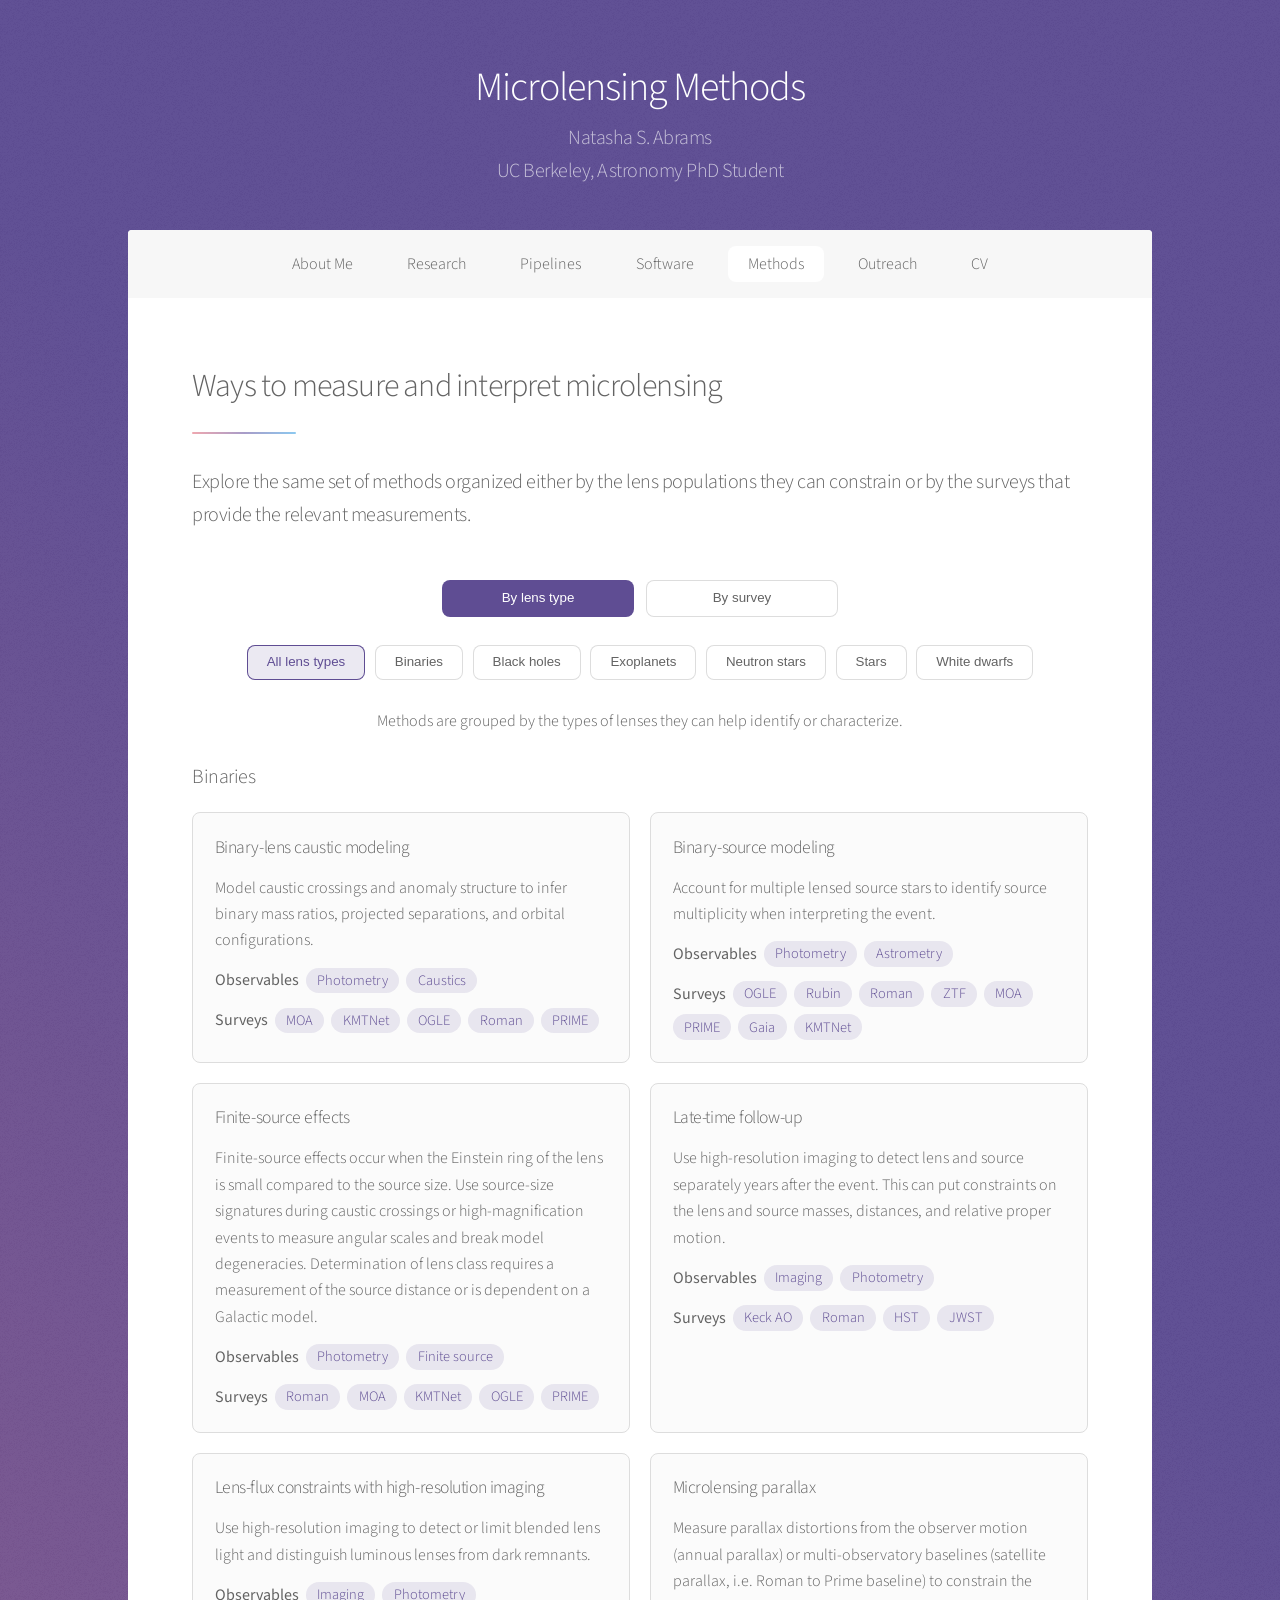
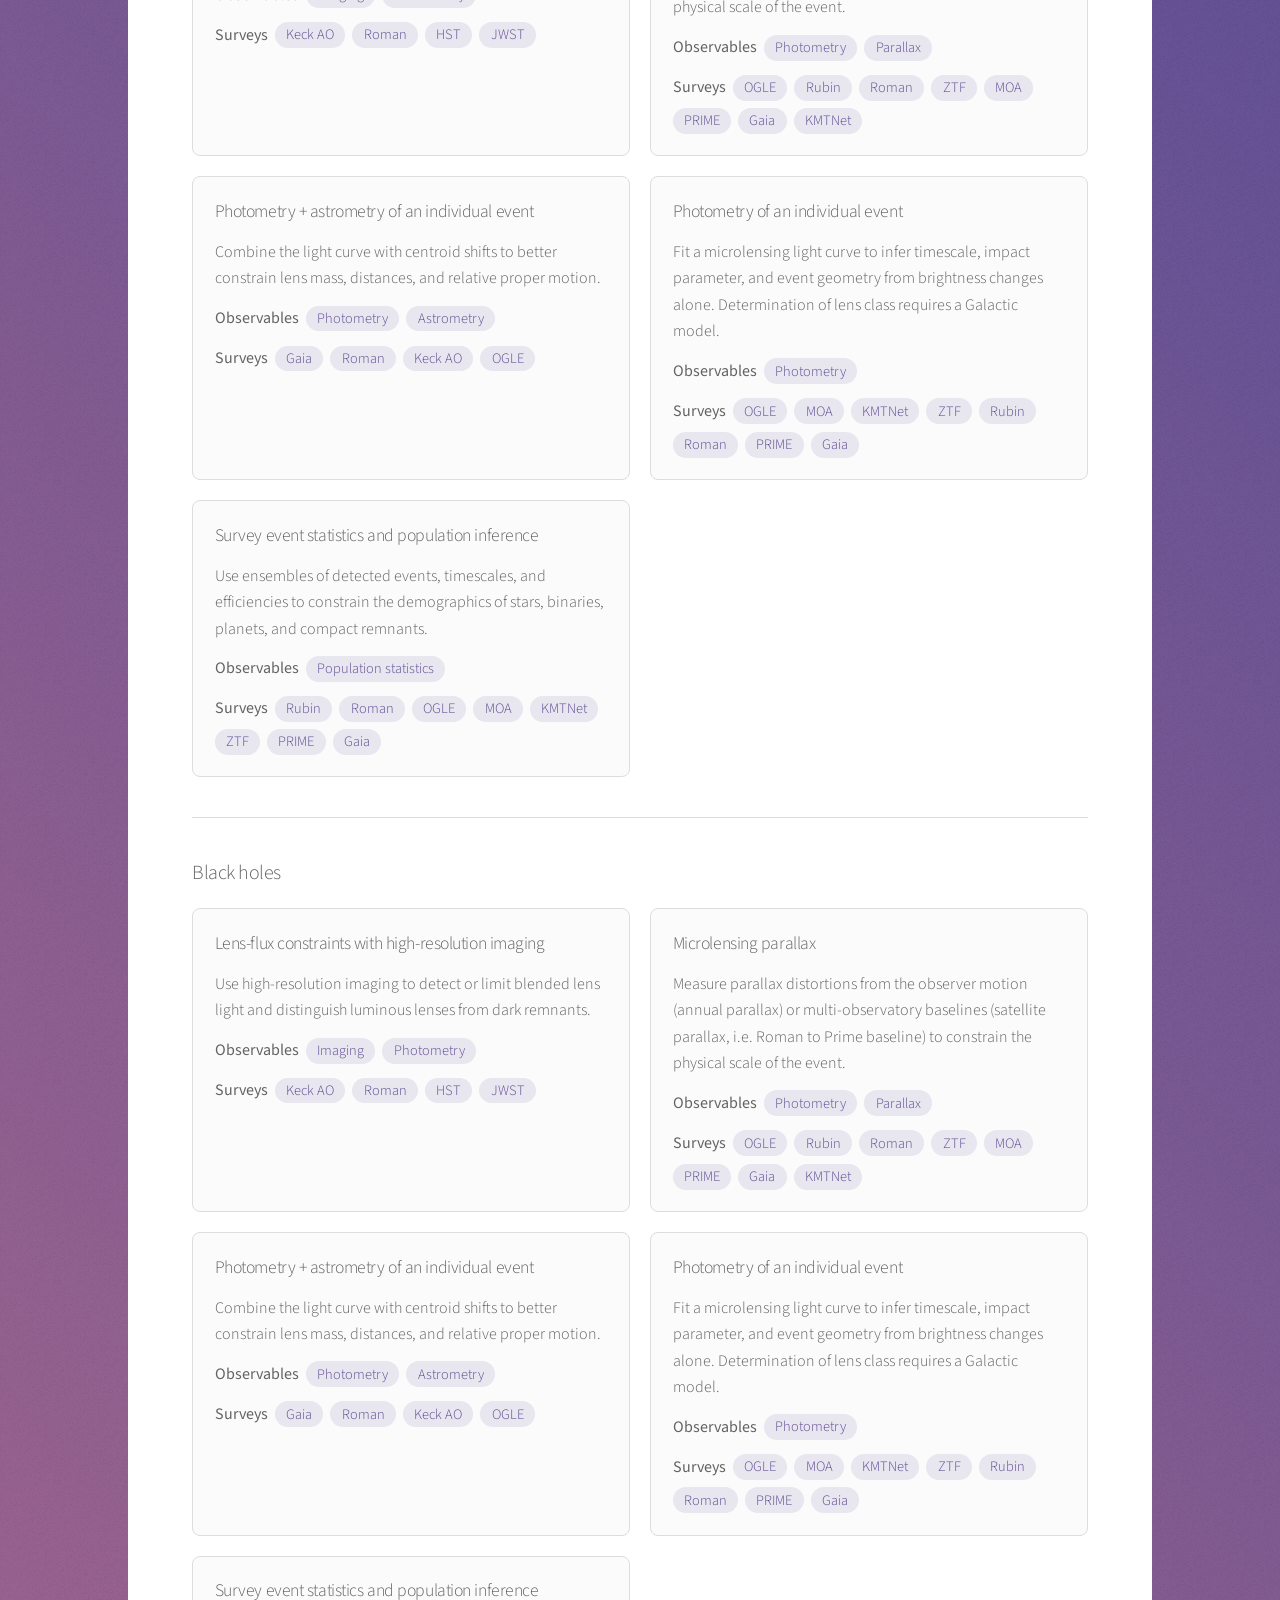
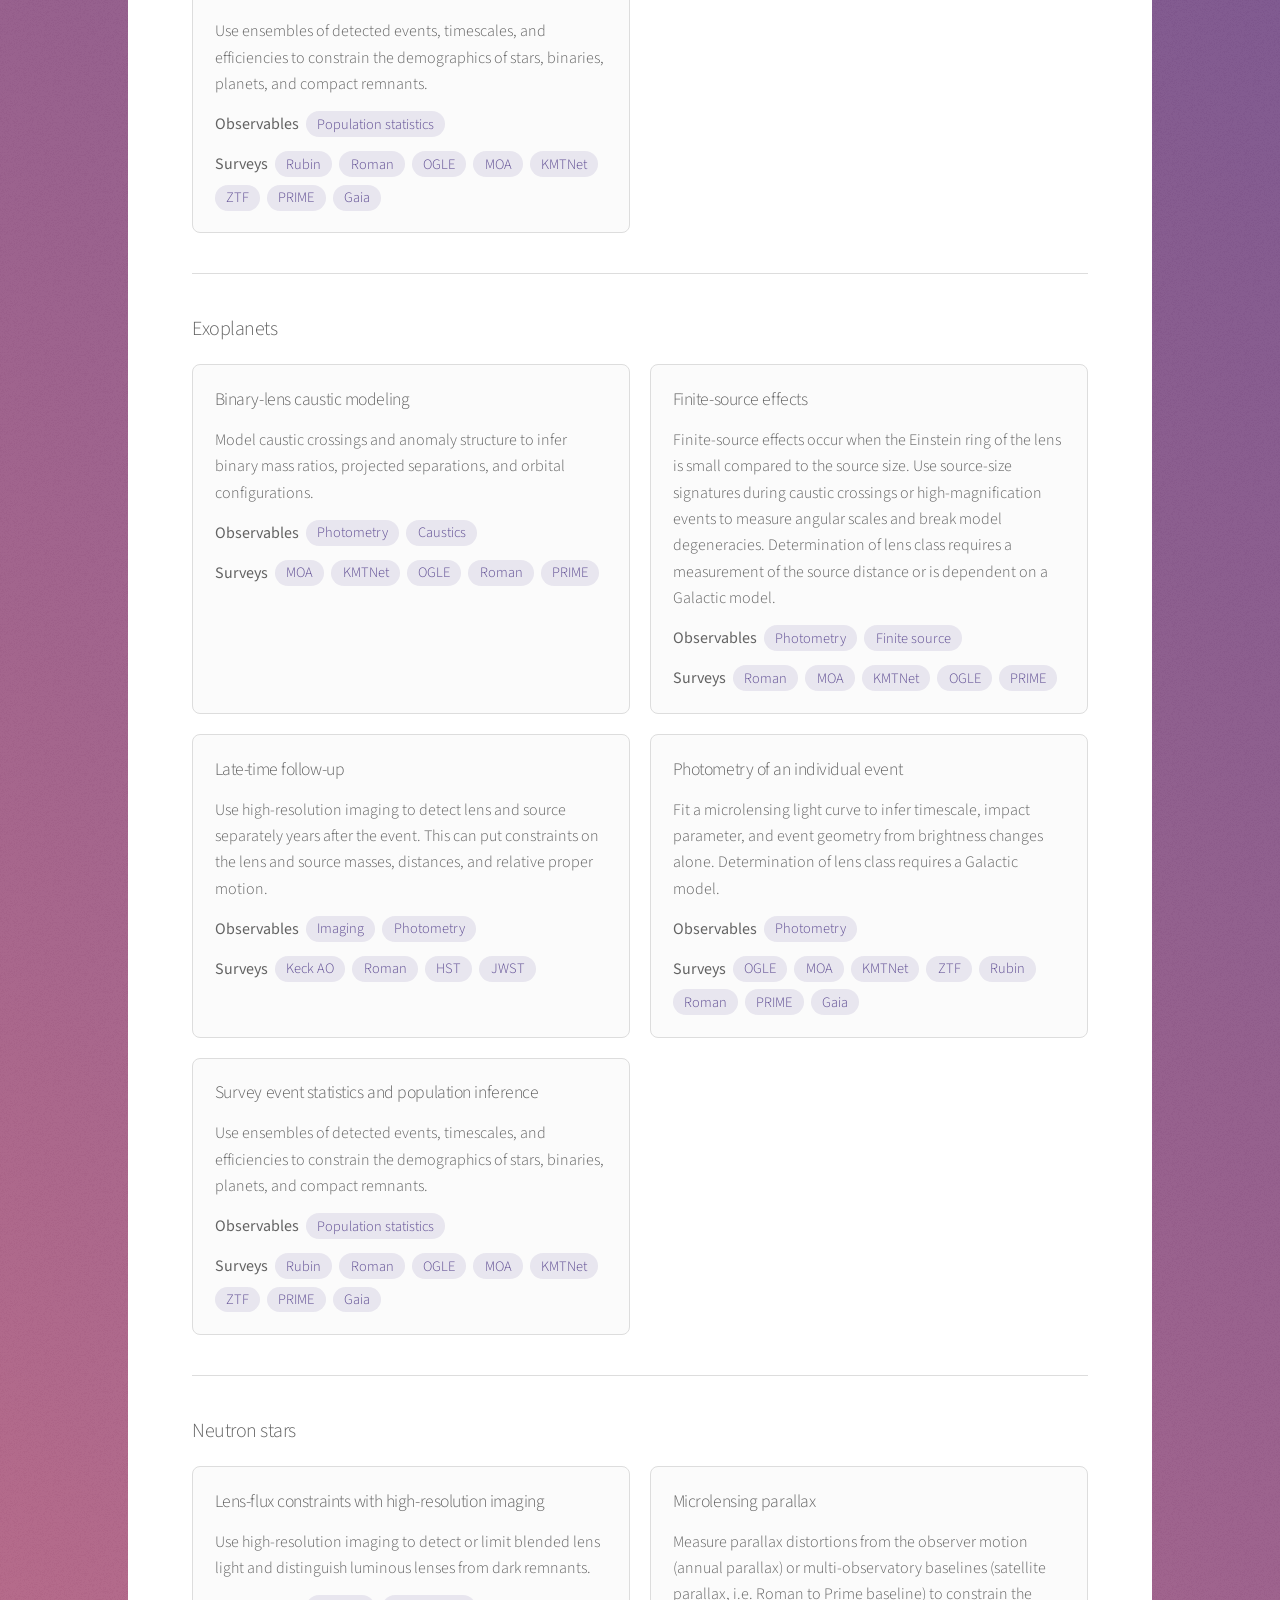
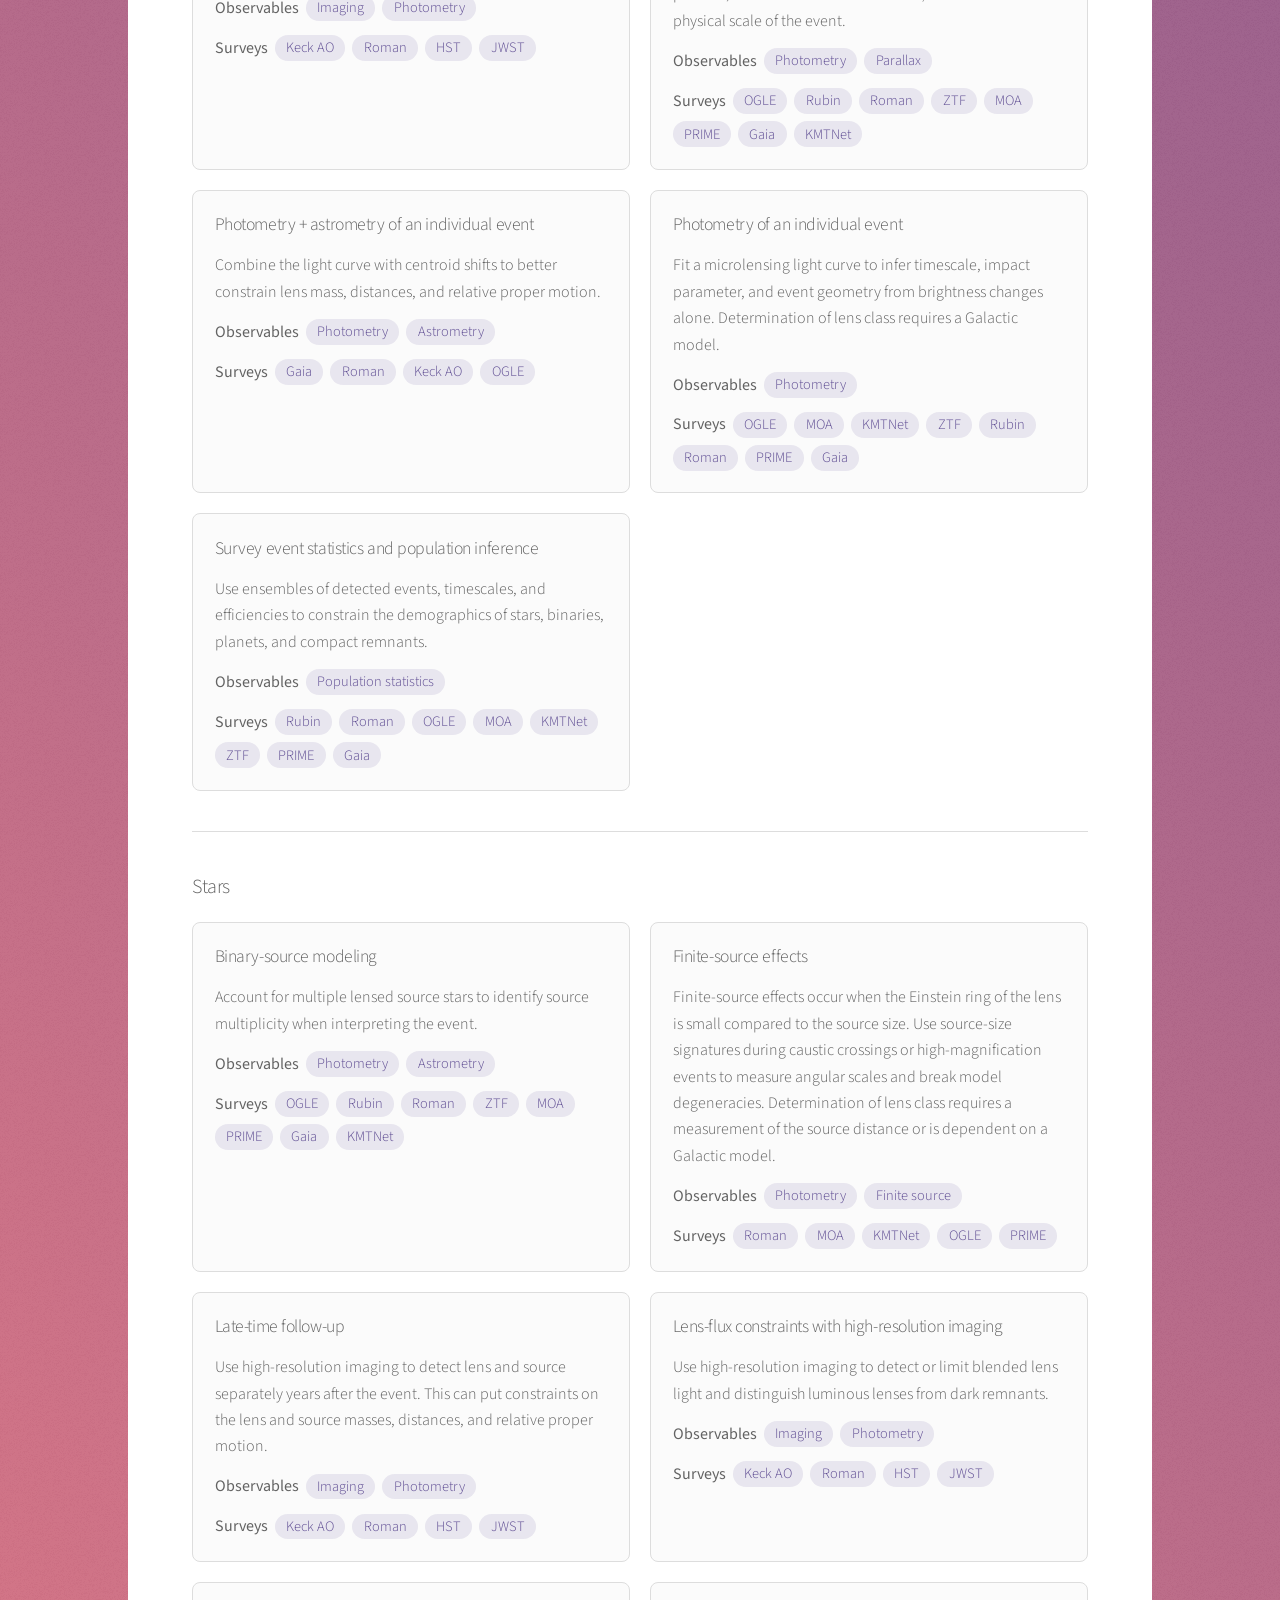
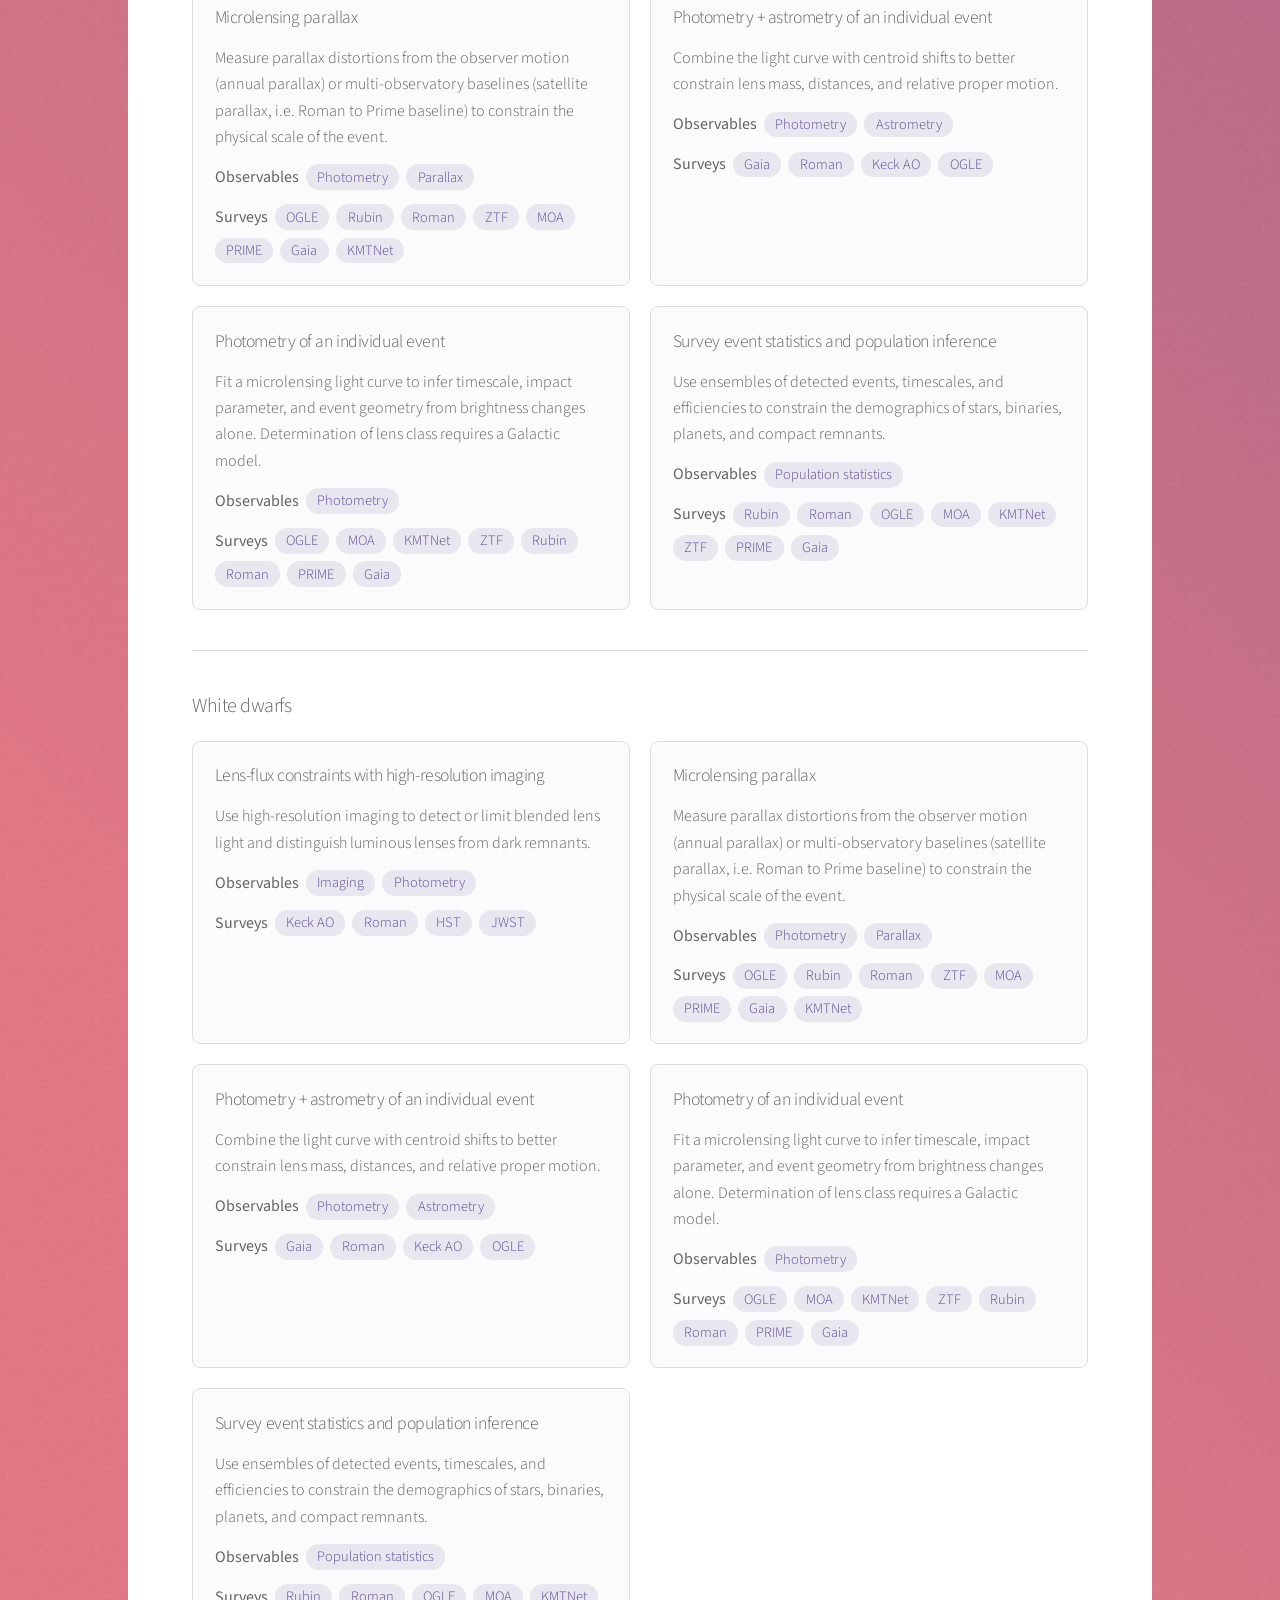
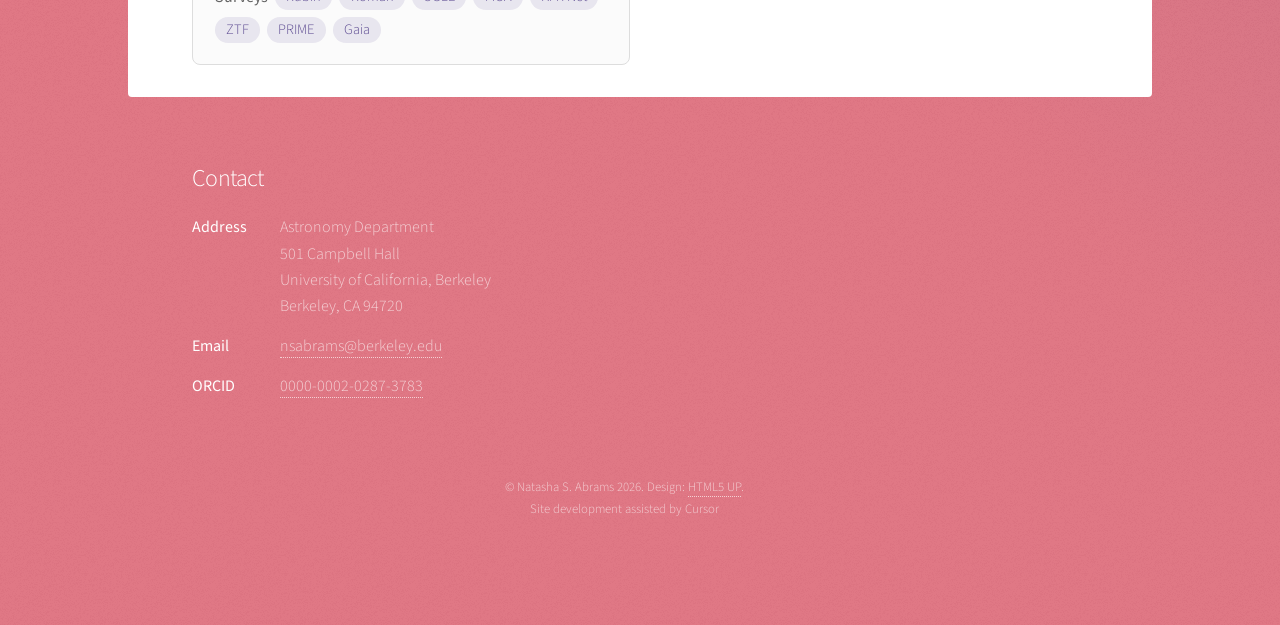
==== commit b03296c5: "added cursor credit" ====
--- a/microlensing-methods.html
+++ b/microlensing-methods.html
@@ -78,7 +78,7 @@
 						<dd><a href="https://orcid.org/0000-0002-0287-3783" target="_blank"> 0000-0002-0287-3783 </a></dd>
 					</dl>
 				</section>
-				<p class="copyright">&copy; Natasha S. Abrams 2026. Design: <a href="https://html5up.net">HTML5 UP</a>.</p>
+				<p class="copyright">&copy; Natasha S. Abrams 2026. Design: <a href="https://html5up.net">HTML5 UP</a>.<br>Site development assisted by Cursor</p>
 			</footer>
 
 		</div>
